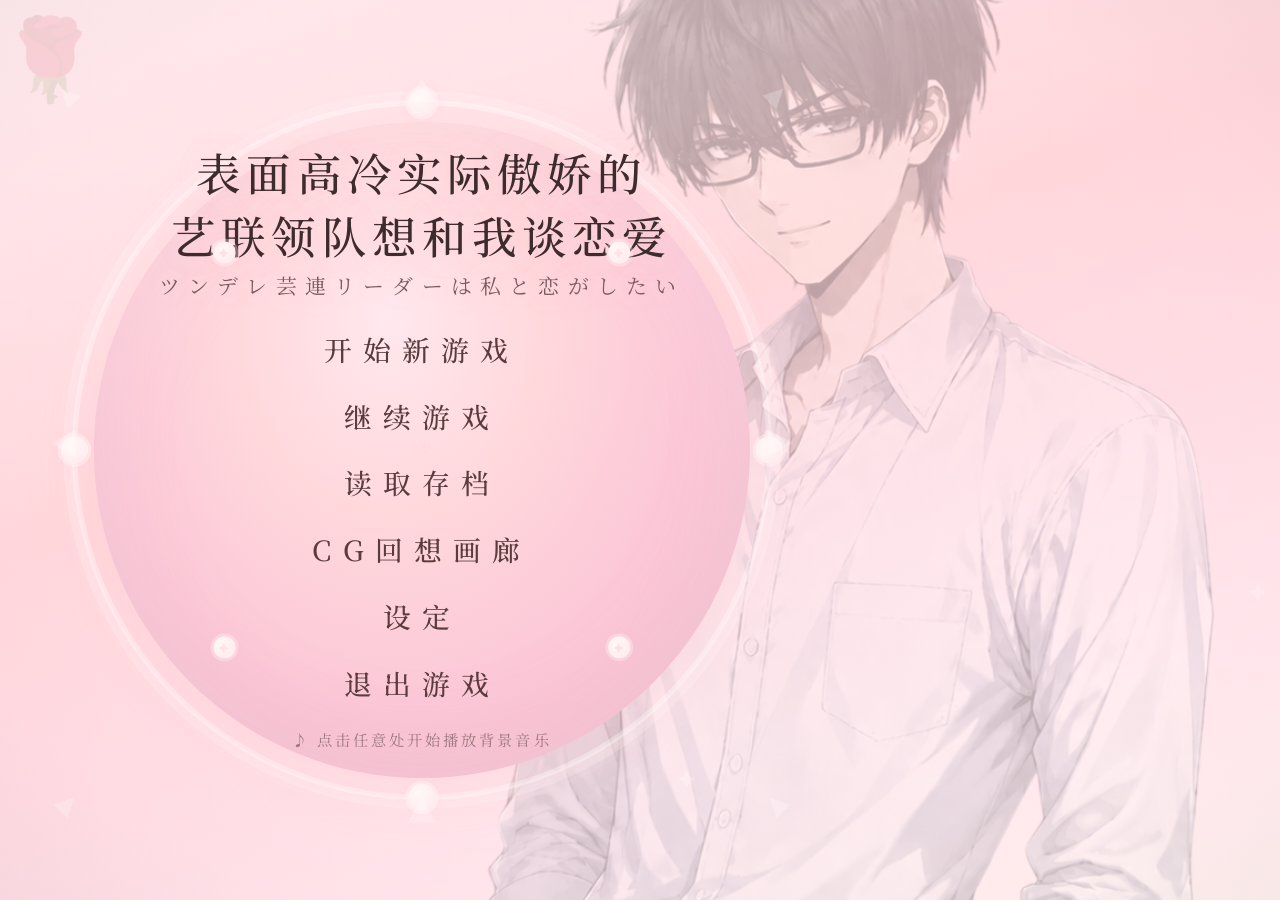
==== index.html @ 7845b3c7 "Initial commit: Japanese school otome game with title screen, dialogue, gallery, settings, audio, sa" ====
﻿<!DOCTYPE html>
<html lang="zh-CN">
<head>
<meta charset="UTF-8">
<meta name="viewport" content="width=device-width, initial-scale=1.0, maximum-scale=1.0, user-scalable=no">
<title>表面高冷实际傲娇的艺联领队想和我谈恋爱</title>
<link href="https://fonts.googleapis.com/css2?family=Noto+Sans+SC:wght@300;400;500;700;900&family=Noto+Serif+SC:wght@400;600;700&family=ZCOOL+QingKe+HuangYou&family=Playfair+Display:ital,wght@0,400;0,700;0,900;1,700&family=Ma+Shan+Zheng&family=Zhi+Mang+Xing&family=Klee+One&display=swap" rel="stylesheet">
<link rel="stylesheet" href="style.css">
</head>
<body>
<!-- ======================== NEW TITLE SCREEN ======================== -->
<div id="title-screen" class="ts-container">
  <!-- Background layers -->
  <div class="ts-bg-pattern"></div>
  <div class="ts-school"></div>
  <div class="ts-vignette"></div>
  <span class="ts-rose-vine">🌹</span>
  <span class="ts-rose-vine">🌹</span>
  <span class="ts-rose-vine">🌹</span>

  <div class="ts-foreground">
    <!-- Character illustration -->
    <div class="ts-char"><img src="初始立绘.png" alt=""></div>

    <!-- Floating petals -->
    <span class="ts-petal">🌸</span>
    <span class="ts-petal">🌸</span>
    <span class="ts-petal">🌸</span>
    <span class="ts-petal">🌸</span>
    <span class="ts-petal">🌸</span>
    <span class="ts-petal">🌸</span>
    <span class="ts-petal">🌸</span>
    <span class="ts-petal">🌸</span>

    <!-- Sparkle particles -->
    <span class="ts-sparkle"></span>
    <span class="ts-sparkle"></span>
    <span class="ts-sparkle"></span>
    <span class="ts-sparkle"></span>
    <span class="ts-sparkle"></span>
    <span class="ts-sparkle"></span>

    <!-- Ornate menu panel -->
    <div class="ts-panel-wrap">
      <div class="ts-panel-outer">
        <!-- Border ornaments (pearls) -->
        <span class="ts-ornament"></span>
        <span class="ts-ornament"></span>
        <span class="ts-ornament"></span>
        <span class="ts-ornament"></span>
        <!-- Diagonal ornaments -->
        <span class="ts-ornament-d"></span>
        <span class="ts-ornament-d"></span>
        <span class="ts-ornament-d"></span>
        <span class="ts-ornament-d"></span>
        <!-- Spire decorations -->
        <span class="ts-spire ts-spire-t"></span>
        <span class="ts-spire ts-spire-b"></span>
        <span class="ts-spire ts-spire-l"></span>
        <span class="ts-spire ts-spire-r"></span>
        <span class="ts-spire ts-spire-tl"></span>
        <span class="ts-spire ts-spire-tr"></span>
        <span class="ts-spire ts-spire-bl"></span>
        <span class="ts-spire ts-spire-br"></span>

        <div class="ts-panel">
          <span class="ts-panel-flower">✿</span>
          <span class="ts-panel-flower">❀</span>
          <span class="ts-panel-flower">✿</span>
          <span class="ts-panel-flower">❀</span>

          <div class="ts-title">
            表面高冷实际傲娇的<br>艺联领队想和我谈恋爱
            <span class="jp-sub">ツンデレ芸連リーダーは私と恋がしたい</span>
          </div>

          <div class="ts-menu">
            <button class="ts-menu-btn ts-pointer" onclick="startNewGame()">开始新游戏</button>
            <button class="ts-menu-btn ts-pointer" onclick="continueGame()">继续游戏</button>
            <button class="ts-menu-btn ts-pointer" onclick="openLoadFromTitle()">读取存档</button>
            <button class="ts-menu-btn ts-pointer" onclick="openGalleryFromTitle()">CG回想画廊</button>
            <button class="ts-menu-btn ts-pointer" onclick="openSettings()">设定</button>
            <button class="ts-menu-btn ts-pointer" onclick="quitGame()">退出游戏</button>
          </div>
          <div class="ts-hint">♪ 点击任意处开始播放背景音乐</div>
        </div>
      </div>
    </div>
  </div>
</div>

<!-- Settings Modal -->
<div id="ts-settings" class="ts-modal hidden">
  <span class="ts-modal-sparkle"></span>
  <span class="ts-modal-sparkle"></span>
  <span class="ts-modal-sparkle"></span>
  <span class="ts-modal-sparkle"></span>
  <div class="ts-modal-box">
    <span class="ts-mf">✿</span>
    <span class="ts-mf">❀</span>
    <span class="ts-mf">✿</span>
    <span class="ts-mf">❀</span>
    <button class="ts-modal-close" onclick="closeSettings()">✕</button>
    <div class="ts-modal-title">设 定</div>

    <!-- Module 1: Text -->
    <div class="ts-module">
      <h3>【 文本设置 】</h3>
      <div class="ts-slider-row">
        <span class="ts-slider-label">文字速度</span>
        <input type="range" class="ts-range" id="ts-text-speed" min="1" max="10" value="5" oninput="applyTextSpeed()">
      </div>
      <div class="ts-slider-row">
        <span class="ts-slider-label">自动速度</span>
        <input type="range" class="ts-range" min="1" max="10" value="5">
      </div>
    </div>

    <!-- Module 2: Audio -->
    <div class="ts-module">
      <h3>【 音量设置 】</h3>
      <div class="ts-slider-row">
        <span class="ts-slider-label">BGM</span>
        <input type="range" class="ts-range" id="ts-bgm" min="0" max="100" value="70" oninput="applyBgmVolume()">
      </div>
      <div class="ts-slider-row">
        <span class="ts-slider-label">音效</span>
        <input type="range" class="ts-range" id="ts-sfx" min="0" max="100" value="70" oninput="applySfxVolume()">
      </div>
      <div class="ts-slider-row">
        <span class="ts-slider-label">语音</span>
        <input type="range" class="ts-range" min="0" max="100" value="80">
      </div>
    </div>

    <!-- Module 3: Display -->
    <div class="ts-module">
      <h3>【 画面设置 】</h3>
      <div class="ts-slider-row">
        <span class="ts-slider-label">亮度</span>
        <input type="range" class="ts-range" id="ts-brightness" min="0" max="100" value="75" oninput="applyBrightness()">
      </div>
    </div>

    <!-- Buttons -->
    <div class="ts-modal-btns">
      <button class="ts-modal-btn ts-modal-btn-primary" onclick="saveSettings()">保存设置</button>
      <button class="ts-modal-btn ts-modal-btn-secondary" onclick="closeSettings()">返回主菜单</button>
    </div>
  </div>
</div>
<!-- ======================== END TITLE SCREEN ======================== -->

<!-- Navbar -->
<nav id="navbar">
  <button id="nav-toggle" onclick="toggleSidebar()">☰</button>
  <span class="nav-title">🎀 表面高冷实际傲娇的艺联领队想和我谈恋爱</span>
</nav>

<!-- Main -->
<div id="main">
  <!-- Sidebar -->
  <aside id="sidebar">
    <h3>🌸 数值面板</h3>
    <div class="stat-item">
      <div class="stat-label"><span>🥥 椰子饭好感度</span><span class="stat-val" id="affection-val">0</span></div>
      <div class="progress-wrap"><div class="progress-bar progress-pink" id="affection-bar" style="width:0%"></div></div>
    </div>
    <div class="stat-item">
      <div class="stat-label"><span>📖 椰子饭了解度</span><span class="stat-val" id="know-val">0</span></div>
      <div class="progress-wrap"><div class="progress-bar progress-light" id="know-bar" style="width:0%"></div></div>
    </div>
    <div class="stat-item">
      <div class="stat-label"><span>😺 猫猫坟互动</span></div>
      <div class="stat-count" id="cat-count">0</div>
    </div>
    <div class="stat-item">
      <div class="stat-label"><span>🏷️ 初见印象</span></div>
      <div class="tag-area" id="tag-area"><span class="tag" style="background:#ccc;color:#999;">待解锁</span></div>
    </div>
    <div class="stat-item" style="margin-top:8px;">
      <div class="stat-label"><span>📌 当前阶段</span></div>
      <div style="font-size:13px;color:var(--text-light);text-align:center;" id="stage-label">初识·玻璃门后的利刃</div>
    </div>
  </aside>

  <div id="sidebar-backdrop" onclick="toggleSidebar()"></div>
  <!-- Game Area -->
  <div id="game-area">
    <div id="scene-area">
      <div id="bg-canvas" style="background-image:url('背景.png')"></div>
      <div id="sprite-box">
        <img id="sprite-img" src="初始立绘.png" alt="椰子饭">
      </div>
      <div id="text-box" onclick="textBoxClick()">
        <div id="speaker-name"></div>
        <div id="text-content">
          <span id="text-display"></span><span id="text-cursor"></span>
        </div>
        <div id="click-hint">▼ 点击继续</div>
      </div>
    </div>
    <div id="options-area">
      <div id="options-container"></div>
      <div id="cat-prompt-area" class="cat-prompt hidden"></div>
    </div>
  </div>
</div>

<!-- Floating Buttons -->
<div id="float-btns">
  <button class="float-btn" onclick="openModal('save')" title="存档">💾</button>
  <button class="float-btn" onclick="openModal('load')" title="读档">📂</button>
  <button class="float-btn" onclick="openModal('review')" title="回顾">📜</button>
  <button class="float-btn" onclick="openModal('gallery')" title="图鉴">🖼️</button>
  <button class="float-btn" onclick="resetGame()" title="重开">🔄</button>
</div>
<button id="sound-toggle" onclick="toggleSound()" title="音效">🔊</button>

<!-- Modals -->
<div class="modal-overlay" id="modal-save"><div class="modal-box">
  <h2>💾 存档</h2>
  <div class="slot-grid" id="save-slots"></div>
  <button class="modal-close" onclick="closeModal('save')">关闭</button>
</div></div>

<div class="modal-overlay" id="modal-load"><div class="modal-box">
  <h2>📂 读档</h2>
  <div class="slot-grid" id="load-slots"></div>
  <button class="modal-close" onclick="closeModal('load')">关闭</button>
</div></div>

<div class="modal-overlay" id="modal-gallery"><div class="modal-box">
  <h2>🖼️ 结局图鉴</h2>
  <div class="gallery-grid" id="gallery-grid"></div>
  <button class="modal-close" onclick="closeModal('gallery')">关闭</button>
</div></div>

<div class="modal-overlay" id="modal-review"><div class="modal-box">
  <h2>📜 回顾记录</h2>
  <div class="review-list" id="review-list"></div>
  <button class="modal-close" onclick="closeModal('review')">关闭</button>
</div></div>

<!-- Toast -->
<div class="toast-overlay hidden" id="toast"><div class="toast-box" id="toast-inner"></div></div>

<!-- Stage Intro -->
<div class="stage-intro hidden" id="stage-intro"><div class="si-box">
  <div class="si-game-title">🎀 表面高冷实际傲娇的艺联领队想和我谈恋爱</div>
  <div class="si-stage" id="si-stage">第 X 阶段</div>
  <div class="si-title" id="si-title">标题</div>
  <button class="si-btn" onclick="startStage()">开始</button>
</div></div>

<script src="script.js"></script>
</body>
</html>
---- style.css ----
:root {
  --pink: #FFB0C2;
  --pink-soft: #FFD9E4;
  --pink-light: #FFEFF3;
  --pink-bg: #FFF8FA;
  --deep-pink: #C26582;
  --deep-pink-hover: #D8849B;
  --text-main: #3D2C2E;
  --text-light: #8A7A7C;
  --shadow: rgba(194,101,130,0.15);
  --shadow-strong: rgba(194,101,130,0.22);
  --radius: 18px;
  --radius-sm: 12px;
  --radius-lg: 28px;
  --font: 'Noto Sans SC', 'PingFang SC', 'Microsoft YaHei', sans-serif;
  --font-serif: 'Noto Serif SC', 'SimSun', serif;

  /* OP start page colors */
  --op-pink: #FFB7C5;
  --op-mint: #B5EAD7;
  --op-cream: #FFF8F5;
  --op-lavender: #D4B5E8;
  --op-apricot: #FCE2C1;
  --op-rose: #F0A0B0;
  --op-rose-light: rgba(240, 160, 176, 0.15);
  --op-text: #5C4A4D;
  --op-text-light: #A08A8E;
  --op-shadow: rgba(180, 140, 150, 0.12);
  --op-glow: rgba(255, 183, 197, 0.3);
  --op-bg-left: #FFF5F2;
  --op-bg-right: #FFFAF7;
}
* { margin:0; padding:0; box-sizing:border-box; }
body {
  font-family: var(--font);
  background: linear-gradient(160deg, #FFF8FA 0%, #FFECE8 30%, #FFF0F2 60%, #FFF8FA 100%);
  color: var(--text-main);
  overflow: hidden; height: 100vh; font-weight:400;
  -webkit-font-smoothing: antialiased;
  -moz-osx-font-smoothing: grayscale;
}
::-webkit-scrollbar { width:6px; }
::-webkit-scrollbar-track { background:var(--pink-light); }
::-webkit-scrollbar-thumb { background:var(--deep-pink); border-radius:10px; }

/* Navbar */
#navbar {
  position:fixed; top:0; left:0; right:0; height:56px;
  background: rgba(255,245,247,0.82); backdrop-filter:blur(16px);
  border-bottom:1px solid rgba(255,181,194,0.25);
  display:flex; align-items:center; justify-content:center;
  z-index:100; box-shadow: 0 2px 20px var(--shadow);
}
#navbar .nav-title {
  font-size:18px; font-weight:700; color:var(--deep-pink);
  letter-spacing:3px; font-family:var(--font-serif);
  white-space:nowrap; overflow:hidden; text-overflow:ellipsis; padding:0 48px;
}
#nav-toggle { display:none; position:absolute; left:12px; top:50%; transform:translateY(-50%);
  background:none; border:none; font-size:24px; color:var(--deep-pink); cursor:pointer; padding:4px; width:40px; height:40px;
  border-radius:50%; transition:background 0.2s; }
#nav-toggle:hover { background:var(--pink-light); }

/* Layout */
#main {
  display:flex; height:100vh; padding-top:56px; padding-bottom:0;
}
/* Sidebar */
#sidebar {
  width:210px; min-width:210px; background:rgba(255,245,247,0.75); backdrop-filter:blur(6px);
  padding:20px 14px; overflow-y:auto; border-right:1px solid rgba(255,181,194,0.2);
  transition:transform 0.3s ease;
}
#sidebar h3 { font-size:16px; color:var(--deep-pink); margin-bottom:16px; text-align:center; letter-spacing:3px; font-weight:700; font-family:var(--font-serif); }
.stat-item { margin-bottom:18px; }
.stat-label { display:flex; justify-content:space-between; font-size:14px; margin-bottom:6px; color:var(--text-main); align-items:center; letter-spacing:0.5px; }
.stat-label .stat-val { color:var(--deep-pink); font-weight:700; font-size:15px; }
.progress-wrap { height:10px; background:var(--pink-light); border-radius:10px; overflow:hidden; box-shadow:inset 0 1px 3px rgba(0,0,0,0.04); }
.progress-bar { height:100%; border-radius:10px; transition:width 0.6s cubic-bezier(.34,1.56,.64,1); }
.progress-pink { background:linear-gradient(90deg, #FFB5C2, var(--deep-pink)); }
.progress-light { background:linear-gradient(90deg, var(--pink-soft), #E8A0B8); }
.stat-count { font-size:34px; font-weight:700; color:var(--deep-pink); text-align:center; line-height:1.2; }
.tag-area { margin-top:10px; text-align:center; }
.tag-area .tag { display:inline-block; background:var(--deep-pink); color:white; font-size:11px;
  padding:3px 12px; border-radius:20px; margin:2px; letter-spacing:0.5px; }

/* Game area */
#game-area {
  flex:1; display:flex; flex-direction:column; position:relative;
  background:var(--pink-bg); overflow:hidden;
}
#scene-area {
  flex:1; position:relative; overflow:hidden;
}
#bg-canvas {
  position:absolute; top:0; left:0; width:100%; height:100%;
  background-size:cover; background-position:center; opacity:0.15; z-index:0;
  transition:opacity 0.8s;
}
#sprite-box {
  position:absolute; top:0; left:0; right:0; bottom:180px; z-index:1;
  display:none; align-items:center; justify-content:center;
}
#sprite-box img {
  height:100%; width:auto; max-height:calc(100vh - 230px);
  object-fit:contain;
  filter:drop-shadow(0 6px 40px rgba(212,105,142,0.12));
  transition:opacity 0.5s;
}
#text-box {
  position:absolute; bottom:16px; left:50%; transform:translateX(-50%); z-index:2;
  width:calc(100% - 32px); max-width:740px;
  background:rgba(255,245,247,0.94); backdrop-filter:blur(14px);
  border-radius:var(--radius-lg);
  padding:24px 28px 20px;
  border:1.5px solid rgba(255,181,194,0.3);
  min-height:200px; max-height:380px; overflow-y:auto;
  box-shadow:0 4px 40px var(--shadow); cursor:pointer;
  transition:border-color 0.2s;
}
#text-box:hover { border-color:rgba(212,105,142,0.25); }
#text-box::before {
  content:''; display:block; width:40px; height:3px;
  background:var(--pink-soft); border-radius:3px;
  margin:0 auto 12px; opacity:0.6;
}
#speaker-name {
  font-size:14px; color:var(--deep-pink); font-weight:700; margin-bottom:6px; letter-spacing:1px;
}
#text-content {
  font-size:16px; line-height:2.0; min-height:60px; word-break:break-word; font-weight:400;
}
#text-cursor {
  display:inline-block; width:2px; height:1.1em; background:var(--deep-pink);
  margin-left:2px; vertical-align:text-bottom;
  animation:blink 0.8s step-end infinite;
}
@keyframes blink { 0%,100% { opacity:1; } 50% { opacity:0; } }
#click-hint {
  text-align:right; font-size:12px; color:var(--deep-pink); margin-top:4px;
  opacity:0.6; cursor:pointer; user-select:none;
}
#click-hint:hover { opacity:1; }

/* Options */
#options-area {
  padding:14px 18px 18px; z-index:2; position:relative;
  background:linear-gradient(0deg, rgba(255,245,247,0.96), transparent);
}
#options-container {
  display:flex; flex-wrap:wrap; gap:12px; justify-content:center; max-width:740px; margin:0 auto;
}
.opt-btn {
  flex:1 1 240px; min-width:180px; max-width:none;
  padding:16px 24px; border:none; border-radius:var(--radius);
  background:linear-gradient(135deg, var(--pink-soft), var(--deep-pink));
  color:white; font-size:15px; font-weight:500; cursor:pointer;
  transition:all 0.3s; box-shadow:0 4px 16px var(--shadow); letter-spacing:1px;
  line-height:1.6;
}
.opt-btn:hover { transform:translateY(-2px) scale(1.02); filter:brightness(1.08); box-shadow:0 6px 24px var(--shadow-strong); }
.opt-btn:active { transform:scale(0.96) translateY(0); }
.opt-btn:disabled { opacity:0.4; cursor:not-allowed; transform:none; filter:none; box-shadow:none; }

/* Floating buttons */
#float-btns {
  position:fixed; right:16px; bottom:90px; z-index:50;
  display:flex; flex-direction:column; gap:10px;
}
.float-btn {
  width:58px; height:58px; border-radius:50%;
  background:rgba(255,248,250,0.75); backdrop-filter:blur(10px);
  border:1.5px solid rgba(194,101,130,0.2);
  color:var(--deep-pink); font-size:26px; cursor:pointer;
  display:flex; align-items:center; justify-content:center;
  transition:all 0.25s; box-shadow:0 3px 16px var(--shadow);
}
.float-btn:hover { transform:scale(1.12); background:var(--deep-pink); color:white; border-color:var(--deep-pink); box-shadow:0 4px 20px var(--shadow-strong); }

/* Modals */
.modal-overlay {
  display:none; position:fixed; top:0; left:0; right:0; bottom:0;
  background:rgba(61,44,46,0.3); z-index:200;
  align-items:center; justify-content:center;
}
.modal-overlay.show { display:flex; }
.modal-box {
  background:var(--pink-bg); border-radius:var(--radius-lg);
  padding:32px 28px; max-width:520px; width:90%; max-height:80vh; overflow-y:auto;
  box-shadow:0 16px 56px var(--shadow-strong);
  border:1px solid rgba(194,101,130,0.15);
}
.modal-box h2 { font-size:20px; color:var(--deep-pink); text-align:center; margin-bottom:18px; letter-spacing:2px; font-family:var(--font-serif); }
.modal-close {
  display:block; margin:20px auto 0; padding:10px 28px;
  border:none; border-radius:var(--radius); background:var(--deep-pink); color:white;
  font-size:14px; font-weight:600; cursor:pointer; transition:all 0.2s;
}
.modal-close:hover { filter:brightness(1.1); transform:translateY(-1px); box-shadow:0 4px 12px var(--shadow); }

/* Save slots */
.slot-grid { display:grid; grid-template-columns:1fr 1fr; gap:10px; }
.slot-card {
  background:var(--pink-light); border-radius:var(--radius-sm);
  padding:14px; text-align:center; cursor:pointer;
  border:1.5px solid transparent; transition:all 0.2s;
}
.slot-card:hover { border-color:var(--deep-pink); transform:translateY(-1px); box-shadow:0 4px 12px var(--shadow); }
.slot-card .slot-num { font-size:13px; color:var(--deep-pink); font-weight:700; }
.slot-card .slot-info { font-size:11px; color:var(--text-light); margin-top:4px; line-height:1.5; }
.slot-card .slot-empty { font-size:12px; color:#bbb; }
.slot-card.slot-active { border-color:var(--deep-pink); background:rgba(212,105,142,0.06); }

/* Gallery */
.gallery-grid { display:grid; grid-template-columns:1fr 1fr; gap:12px; }
.gal-card {
  background:var(--pink-light); border-radius:var(--radius-sm); padding:16px;
  text-align:center; border:1.5px solid transparent; min-height:110px;
  display:flex; flex-direction:column; align-items:center; justify-content:center;
  transition:all 0.2s;
}
.gal-card.unlocked { border-color:var(--deep-pink); }
.gal-card.locked { opacity:0.5; filter:grayscale(0.8); }
.gal-card .gal-icon { font-size:52px; margin-bottom:10px; }
.gal-card .gal-title { font-size:14px; font-weight:700; color:var(--deep-pink); line-height:1.3; }
.gal-card .gal-desc { font-size:11px; color:var(--text-light); margin-top:6px; }
.gal-card .gal-locked { font-size:13px; color:#bbb; }

/* Review */
.review-list { max-height:50vh; overflow-y:auto; }
.review-item { padding:10px 0; border-bottom:1px solid rgba(255,181,194,0.2); font-size:13px; color:var(--text-main); line-height:1.6; }
.review-item .r-speaker { color:var(--deep-pink); font-weight:600; }

/* Toast */
.toast-overlay {
  position:fixed; top:0; left:0; right:0; bottom:0; z-index:1001;
  display:flex; align-items:center; justify-content:center;
  background:rgba(0,0,0,0.12); pointer-events:none;
}
.toast-box {
  background:linear-gradient(135deg, var(--pink-bg), var(--pink-soft));
  border-radius:var(--radius-lg); padding:22px 30px; max-width:340px;
  text-align:center; box-shadow:0 8px 36px var(--shadow-strong);
  animation:toastPop 0.35s cubic-bezier(.34,1.56,.64,1);
  pointer-events:auto;
}
.toast-box h4 { color:var(--deep-pink); margin-bottom:8px; font-size:18px; letter-spacing:2px; font-family:var(--font-serif); }
.toast-box p { color:var(--text-main); font-size:14px; line-height:1.8; }
@keyframes toastPop { 0% { transform:scale(0.6); opacity:0; } 100% { transform:scale(1); opacity:1; } }

/* Ending */
.ending-wrap {
  display:flex; flex-direction:column; align-items:center; justify-content:center;
  padding:28px 20px; min-height:60vh; text-align:center;
}
.ending-meaning {
  font-size:14px; color:var(--deep-pink); font-weight:700;
  background:var(--pink-light); padding:8px 20px;
  border-radius:var(--radius); margin-bottom:16px;
  letter-spacing:1px; border:1px solid rgba(212,105,142,0.15);
}
.ending-illust {
  width:200px; height:200px; border-radius:50%;
  background:linear-gradient(135deg, var(--pink-soft), var(--deep-pink));
  display:flex; align-items:center; justify-content:center;
  font-size:80px; margin-bottom:16px;
  box-shadow:0 8px 48px var(--shadow-strong);
}
.ending-title { font-size:26px; color:var(--deep-pink); font-weight:700; margin-bottom:10px; letter-spacing:3px; font-family:var(--font-serif); }
.ending-text { font-size:15px; line-height:2.1; color:var(--text-main); max-width:520px; margin-bottom:16px; }
.ending-stats { font-size:13px; color:var(--text-light); background:var(--pink-light); padding:14px 22px;
  border-radius:var(--radius-sm); margin-bottom:18px; line-height:1.9; border:1px solid rgba(255,181,194,0.15); }
.ending-btns { display:flex; gap:12px; flex-wrap:wrap; justify-content:center; }
.ending-btns button { padding:11px 28px; border:none; border-radius:var(--radius); font-size:14px; font-weight:600; cursor:pointer;
  transition:all 0.2s; letter-spacing:0.5px; }
.ending-btns .btn-primary { background:var(--deep-pink); color:white; box-shadow:0 3px 12px var(--shadow); }
.ending-btns .btn-secondary { background:var(--pink-soft); color:var(--deep-pink); }
.ending-btns button:hover { transform:translateY(-2px); filter:brightness(1.08); }

/* Stage intro */
.stage-intro {
  position:fixed; top:0; left:0; right:0; bottom:0; z-index:150;
  display:flex; align-items:center; justify-content:center;
  background:rgba(255,245,247,0.93); backdrop-filter:blur(16px);
  animation:fadeIn 0.35s;
}
.stage-intro .si-box { text-align:center; padding:20px; }
.stage-intro .si-game-title { font-size:13px; color:var(--deep-pink); margin-bottom:8px; letter-spacing:2px; opacity:0.6; }
.stage-intro .si-stage { font-size:14px; color:var(--deep-pink); margin-bottom:8px; letter-spacing:3px; font-weight:600; }
.stage-intro .si-title { font-size:32px; color:var(--text-main); font-weight:700; letter-spacing:4px; line-height:1.35; font-family:var(--font-serif); }
.stage-intro .si-btn { margin-top:24px; padding:12px 36px; border:none; border-radius:var(--radius);
  background:var(--deep-pink); color:white; font-size:15px; font-weight:600; cursor:pointer; transition:all 0.25s;
  box-shadow:0 4px 16px var(--shadow); }
.stage-intro .si-btn:hover { transform:translateY(-2px); filter:brightness(1.1); box-shadow:0 6px 24px var(--shadow-strong); }
@keyframes fadeIn { 0% { opacity:0; } 100% { opacity:1; } }

/* Cat prompt */
.cat-prompt {
  text-align:center; padding:14px 0; margin-top:6px;
}
.cat-prompt p { font-size:14px; color:var(--text-light); margin-bottom:10px; }
.cat-btn {
  padding:10px 24px; border:1.5px solid var(--deep-pink); border-radius:var(--radius);
  background:var(--pink-bg); color:var(--deep-pink); font-size:13px; font-weight:600; cursor:pointer;
  transition:all 0.2s; margin:4px; letter-spacing:0.5px;
}
.cat-btn:hover { background:var(--deep-pink); color:white; transform:translateY(-1px); box-shadow:0 4px 12px var(--shadow); }

/* Sound toggle */
#sound-toggle {
  position:fixed; right:16px; bottom:148px; z-index:50;
  width:58px; height:58px; border-radius:50%;
  background:rgba(255,248,250,0.75); backdrop-filter:blur(10px);
  border:1.5px solid rgba(194,101,130,0.2);
  color:var(--deep-pink); font-size:26px; cursor:pointer;
  display:flex; align-items:center; justify-content:center;
  transition:all 0.25s; box-shadow:0 3px 16px var(--shadow);
}
#sound-toggle:hover { transform:scale(1.12); background:var(--deep-pink); color:white; border-color:var(--deep-pink); box-shadow:0 4px 20px var(--shadow-strong); }

/* Responsive */
#sidebar-backdrop { display:none; }
@media(max-width:768px) {
  #sidebar { position:fixed; left:0; top:56px; bottom:0; z-index:40;
    transform:translateX(-100%); width:200px; background:rgba(255,245,247,0.95); backdrop-filter:blur(8px);
    box-shadow:2px 0 24px var(--shadow); border-right:1px solid rgba(255,181,194,0.2);
  }
  #sidebar.open { transform:translateX(0); }
  #sidebar-backdrop.show { display:block; position:fixed; top:56px; left:0; right:0; bottom:0; z-index:39; background:rgba(61,44,46,0.15); }
  #nav-toggle { display:block; }
  #navbar .nav-title { font-size:14px; padding:0 40px; }
  #sprite-box { bottom:140px; }
  #sprite-box img { max-height:calc(100vh - 190px); }
  #text-box { padding:16px 20px 14px; min-height:140px; max-height:260px; }
  #text-content { font-size:14px; line-height:1.8; }
  .opt-btn { flex:1 1 100%; min-width:0; padding:13px 18px; font-size:13px; }
  #float-btns { right:10px; bottom:80px; }
  #float-btns .float-btn, #sound-toggle { width:50px; height:50px; font-size:22px; }
  #sound-toggle { right:10px; bottom:130px; }
  .modal-box { padding:24px 18px; }
  .slot-grid { grid-template-columns:1fr; }
  .gallery-grid { grid-template-columns:1fr; }
}
@media(max-width:480px) {
  #navbar .nav-title { font-size:12px; }
  #text-content { font-size:13px; }
  #text-box { min-height:120px; max-height:220px; padding:14px 16px; }
}
.hidden { display:none !important; }

/* ======================== NEW TITLE SCREEN ======================== */
/* Layout */
#title-screen.ts-container {
  position:fixed; top:0; left:0; right:0; bottom:0; z-index:999;
  overflow:hidden; cursor:default;
  background:linear-gradient(160deg, #FFF0F2 0%, #FFE4E8 20%, #FFD8DC 40%, #FFDDE5 60%, #FFE8EE 80%, #FFF5F2 100%);
  font-family:'Playfair Display','Noto Serif SC','Ma Shan Zheng',serif;
}
#title-screen * { pointer-events:none; }
#title-screen .ts-pointer { pointer-events:auto; cursor:pointer; }

/* Background pattern */
.ts-bg-pattern {
  position:absolute; top:0; left:0; right:0; bottom:0; z-index:0;
  background-image:url("data:image/svg+xml,%3Csvg width='60' height='60' viewBox='0 0 60 60' xmlns='http://www.w3.org/2000/svg'%3E%3Cpath d='M30 5 Q35 15 30 25 Q25 15 30 5z' fill='rgba(255,183,197,0.03)'/%3E%3C/svg%3E");
  background-size:60px 60px;
}

/* School building silhouette */
.ts-school {
  position:absolute; bottom:0; left:50%; transform:translateX(-50%); z-index:1;
  width:70%; height:75%; opacity:0.04; pointer-events:none;
  background:radial-gradient(ellipse at 50% 100%, rgba(255,200,210,0.08) 0%, transparent 60%),
    linear-gradient(180deg, transparent 40%, rgba(255,255,255,0.05) 40%, rgba(255,255,255,0.04) 45%, transparent 45%);
  filter:blur(3px);
}
.ts-school::before {
  content:''; position:absolute; bottom:0; left:15%; right:15%; height:60%;
  background:linear-gradient(180deg, transparent 30%, rgba(255,255,255,0.12) 30%);
  clip-path:polygon(5% 100%, 0 30%, 30% 10%, 50% 25%, 70% 10%, 100% 30%, 95% 100%);
  mask-image:repeating-linear-gradient(90deg, #000 0 2px, transparent 2px 18px);
  -webkit-mask-image:repeating-linear-gradient(90deg, #000 0 2px, transparent 2px 18px);
}
.ts-school::after {
  content:''; position:absolute; bottom:0; left:38%; right:38%; height:70%;
  background:linear-gradient(180deg, transparent 8%, rgba(255,255,255,0.08) 8%, rgba(255,255,255,0.08) 30%, transparent 30%);
  clip-path:polygon(30% 100%, 50% 0, 70% 100%);
}

/* Vignette */
.ts-vignette {
  position:absolute; top:0; left:0; right:0; bottom:0; z-index:2;
  background:radial-gradient(ellipse at center, transparent 55%, rgba(255,200,210,0.12) 80%, rgba(220,180,190,0.2) 100%);
  pointer-events:none;
}

/* Rose vine decorations */
.ts-rose-vine {
  position:absolute; z-index:1; pointer-events:none; opacity:0.035;
  font-size:80px; color:var(--deep-pink);
}
.ts-rose-vine:nth-child(1) { bottom:8%; left:2%; transform:rotate(-15deg); }
.ts-rose-vine:nth-child(2) { top:15%; right:3%; transform:rotate(120deg); }
.ts-rose-vine:nth-child(3) { bottom:20%; right:8%; transform:rotate(60deg); }

/* Character illustration */
.ts-char {
  position:absolute; right:0%; bottom:0; height:95%; z-index:3;
  display:flex; align-items:flex-end; pointer-events:none;
  opacity:0.25; filter:saturate(0.6) brightness(1.1);
  animation:tsFloat 4s ease-in-out infinite;
}
@keyframes tsFloat { 0%,100%{transform:translateY(0)} 50%{transform:translateY(-12px)} }
.ts-char img { height:100%; width:auto; object-fit:contain; }

.ts-foreground {
  position:absolute; inset:0; z-index:2;
  transform:translateX(10%) scale(1.39);
  pointer-events:none;
}

/* Floating cherry blossom petals */
.ts-petal {
  position:absolute; z-index:4; pointer-events:none;
  font-size:20px; opacity:0; color:rgba(255,183,197,0.2);
  animation:tsPetalFall linear infinite;
}
.ts-petal:nth-child(1) { left:3%; font-size:22px; animation-delay:0s; animation-duration:14s; }
.ts-petal:nth-child(2) { left:15%; font-size:16px; animation-delay:3s; animation-duration:11s; }
.ts-petal:nth-child(3) { left:28%; font-size:20px; animation-delay:6s; animation-duration:16s; }
.ts-petal:nth-child(4) { left:42%; font-size:14px; animation-delay:2s; animation-duration:13s; }
.ts-petal:nth-child(5) { left:58%; font-size:18px; animation-delay:5s; animation-duration:15s; }
.ts-petal:nth-child(6) { left:72%; font-size:22px; animation-delay:8s; animation-duration:12s; }
.ts-petal:nth-child(7) { left:85%; font-size:16px; animation-delay:4s; animation-duration:17s; }
.ts-petal:nth-child(8) { left:95%; font-size:20px; animation-delay:7s; animation-duration:14s; }

@keyframes tsPetalFall {
  0% { transform:translateY(-6vh) rotate(0deg) scale(0.8); opacity:0; }
  8% { opacity:0.12; }
  90% { opacity:0.1; }
  100% { transform:translateY(106vh) rotate(420deg) scale(1.1); opacity:0; }
}

/* Sparkle particles */
.ts-sparkle {
  position:absolute; z-index:4; pointer-events:none;
  animation:tsSparkle ease-in-out infinite;
}
.ts-sparkle::before { content:'✦'; font-size:12px; color:rgba(255,255,255,0.25); }
.ts-sparkle:nth-child(9) { top:12%; right:15%; animation-delay:0s; animation-duration:3s; }
.ts-sparkle:nth-child(10) { top:35%; right:8%; animation-delay:1.5s; animation-duration:4s; }
.ts-sparkle:nth-child(11) { top:60%; right:22%; animation-delay:3s; animation-duration:3.5s; }
.ts-sparkle:nth-child(12) { top:25%; left:60%; animation-delay:2s; animation-duration:4.5s; }
.ts-sparkle:nth-child(13) { top:75%; left:45%; animation-delay:4s; animation-duration:3s; }
.ts-sparkle:nth-child(14) { top:50%; left:80%; animation-delay:0.8s; animation-duration:4s; }

@keyframes tsSparkle {
  0%,100% { opacity:0; transform:scale(0.5) rotate(0deg); }
  25% { opacity:0.35; }
  50% { opacity:0; transform:scale(1.4) rotate(30deg); }
}

/* ── Ornate Circular Menu Panel ── */
.ts-panel-wrap {
  position:absolute; left:11%; top:50%; z-index:5;
  transform:translateY(-50%);
  pointer-events:none;
}

/* Outer decorative ring */
.ts-panel-outer {
  width:500px; height:500px; border-radius:50%;
  background:transparent;
  box-shadow:
    0 0 0 2px rgba(255,255,255,0.35),
    0 0 0 6px rgba(255,220,225,0.15),
    0 0 0 8px rgba(255,255,255,0.2),
    0 0 0 12px rgba(255,220,225,0.08),
    inset 0 0 0 2px rgba(255,255,255,0.35);
  position:relative;
  pointer-events:none;
}

/* Main panel */
.ts-panel {
  position:absolute; top:14px; left:14px; right:14px; bottom:14px;
  border-radius:50%;
  background:radial-gradient(ellipse at 45% 30%, #FFE8EE 0%, #FFD8DC 30%, #FCC8D8 60%, #F5C0D0 100%);
  box-shadow:
    inset 0 -20px 60px rgba(200,140,160,0.15),
    inset 0 20px 60px rgba(255,240,245,0.3),
    0 8px 40px rgba(255,183,197,0.2);
  display:flex; flex-direction:column; align-items:center; justify-content:center;
  padding:40px 20px;
  pointer-events:none;
}

/* Decorative border ornaments (pearls/flowers around circle) */
.ts-ornament {
  position:absolute; z-index:6; width:20px; height:20px;
  border-radius:50%;
  background:radial-gradient(circle at 35% 35%, #FFF8F5, #FFE8EE);
  box-shadow:0 0 8px rgba(255,200,210,0.3), 0 0 0 2px rgba(255,255,255,0.4);
  pointer-events:none;
  animation:tsOrnament 3s ease-in-out infinite;
}
.ts-ornament:nth-child(1) { top:-10px; left:50%; margin-left:-10px; }
.ts-ornament:nth-child(2) { top:50%; right:-10px; margin-top:-10px; animation-delay:0.5s; }
.ts-ornament:nth-child(3) { bottom:-10px; left:50%; margin-left:-10px; animation-delay:1s; }
.ts-ornament:nth-child(4) { top:50%; left:-10px; margin-top:-10px; animation-delay:1.5s; }

/* Diagonal ornaments */
.ts-ornament-d {
  position:absolute; z-index:6; width:16px; height:16px;
  border-radius:50%;
  background:radial-gradient(circle at 35% 35%, #FFF8F5, #FFE8EE);
  box-shadow:0 0 6px rgba(255,200,210,0.2), 0 0 0 2px rgba(255,255,255,0.3);
  pointer-events:none;
  animation:tsOrnament 3s ease-in-out infinite;
}
.ts-ornament-d::after {
  content:'✦'; position:absolute; top:50%; left:50%; transform:translate(-50%,-50%);
  font-size:7px; color:rgba(255,183,197,0.3);
}
.ts-ornament-d:nth-child(5) { top:20%; right:20%; animation-delay:0.3s; }
.ts-ornament-d:nth-child(6) { top:20%; left:20%; animation-delay:0.8s; }
.ts-ornament-d:nth-child(7) { bottom:20%; right:20%; animation-delay:1.3s; }
.ts-ornament-d:nth-child(8) { bottom:20%; left:20%; animation-delay:1.8s; }

/* Spire decorations */
.ts-spire {
  position:absolute; z-index:7; pointer-events:none;
}
.ts-spire::before {
  content:''; display:block;
  width:0; height:0;
  border-left:10px solid transparent;
  border-right:10px solid transparent;
  border-bottom:18px solid rgba(255,255,255,0.25);
}
.ts-spire-t { top:-18px; left:50%; margin-left:-10px; }
.ts-spire-b { bottom:-18px; left:50%; margin-left:-10px; }
.ts-spire-l { top:50%; left:-18px; margin-top:-14px; transform:rotate(-90deg); }
.ts-spire-r { top:50%; right:-18px; margin-top:-14px; transform:rotate(90deg); }
/* Corner spires (smaller) */
.ts-spire-tl { top:-12px; left:-12px; transform:rotate(-45deg); }
.ts-spire-tl::before { border-left-width:7px; border-right-width:7px; border-bottom-width:14px; }
.ts-spire-tr { top:-12px; right:-12px; transform:rotate(45deg); }
.ts-spire-tr::before { border-left-width:7px; border-right-width:7px; border-bottom-width:14px; }
.ts-spire-bl { bottom:-12px; left:-12px; transform:rotate(45deg); }
.ts-spire-bl::before { border-left-width:7px; border-right-width:7px; border-bottom-width:14px; }
.ts-spire-br { bottom:-12px; right:-12px; transform:rotate(-45deg); }
.ts-spire-br::before { border-left-width:7px; border-right-width:7px; border-bottom-width:14px; }

@keyframes tsOrnament {
  0%,100% { transform:scale(1); opacity:0.6; }
  50% { transform:scale(1.25); opacity:1; box-shadow:0 0 14px rgba(255,200,210,0.4), 0 0 0 3px rgba(255,255,255,0.5); }
}

/* ── Panel Inner Content ── */
/* Small decorative flowers around content */
.ts-panel-flower {
  position:absolute; pointer-events:none;
  font-size:14px; color:rgba(255,220,225,0.2);
  animation:tsFlower 4s ease-in-out infinite;
}
.ts-panel-flower:nth-child(9) { top:20px; left:40px; animation-delay:0s; }
.ts-panel-flower:nth-child(10) { top:20px; right:40px; animation-delay:1s; }
.ts-panel-flower:nth-child(11) { bottom:20px; left:40px; animation-delay:2s; }
.ts-panel-flower:nth-child(12) { bottom:20px; right:40px; animation-delay:3s; }
@keyframes tsFlower {
  0%,100% { opacity:0.15; transform:rotate(0deg); }
  50% { opacity:0.3; transform:rotate(15deg); }
}

/* Title */
.ts-title {
  font-family:'Noto Serif SC','Ma Shan Zheng',serif;
  font-size:32px; font-weight:500; text-align:center;
  color:#3D2C2E; letter-spacing:4px; line-height:1.4;
  text-shadow:
    0 0 20px rgba(255,183,197,0.25),
    0 0 40px rgba(255,183,197,0.1);
  margin-bottom:16px; margin-top:-6px;
  pointer-events:none;
  animation:tsTitleFloat 4.5s ease-in-out infinite;
}
@keyframes tsTitleFloat { 0%,100%{transform:translateY(0)} 50%{transform:translateY(-6px)} }
.ts-title .jp-sub {
  display:block; font-family:'Noto Serif SC','Ma Shan Zheng',serif;
  font-size:15px; color:#7A5A5E; letter-spacing:6px;
  margin-top:4px; font-weight:400;
}

/* Menu buttons */
.ts-menu {
  display:flex; flex-direction:column; align-items:center; gap:8px;
  pointer-events:none;
}
.ts-hint { margin-top:12px; font-size:11px; color:rgba(90,60,62,0.55); letter-spacing:2px; pointer-events:none; animation:tsHintPulse 3s ease-in-out infinite; white-space:nowrap; }
@keyframes tsHintPulse { 0%,100%{opacity:0.55;transform:translateY(0)} 50%{opacity:0.85;transform:translateY(-1px)} }
.ts-menu-btn {
  pointer-events:auto; cursor:pointer;
  font-family:'Noto Serif SC','Ma Shan Zheng',serif;
  font-size:20px; font-weight:500; letter-spacing:8px;
  color:#5A3C3E; line-height:1;
  background:none; border:none; padding:10px 32px;
  text-shadow:none;
  transition:all 0.35s ease; position:relative;
}
.ts-menu-btn::before, .ts-menu-btn::after {
  content:'❀'; position:absolute; top:50%; transform:translateY(-50%);
  font-size:8px; color:rgba(255,220,225,0.15); opacity:0;
  transition:all 0.35s ease;
}
.ts-menu-btn::before { left:-4px; }
.ts-menu-btn::after { right:-4px; }
.ts-menu-btn:hover {
  color:#C26582; letter-spacing:10px;
  text-shadow:0 0 20px rgba(255,183,197,0.2);
}
.ts-menu-btn:hover::before, .ts-menu-btn:hover::after {
  opacity:0.5; left:-16px;
}
.ts-menu-btn:hover::after { left:auto; right:-16px; }

/* ── Settings Modal ── */
.ts-modal {
  position:fixed; top:0; left:0; right:0; bottom:0; z-index:1000;
  display:flex; align-items:center; justify-content:center;
  background:rgba(255,245,247,0.5); backdrop-filter:blur(8px);
  pointer-events:auto;
}
.ts-modal.hidden { display:none; }

.ts-modal-box {
  position:relative; width:520px; max-width:92vw;
  background:linear-gradient(160deg, #FFF5F2, #FFE8EE);
  border-radius:24px; padding:32px 36px 28px;
  box-shadow:
    0 0 0 2px rgba(255,255,255,0.5),
    0 0 0 5px rgba(255,220,225,0.15),
    0 0 0 7px rgba(255,255,255,0.2),
    0 8px 50px rgba(255,183,197,0.15);
  pointer-events:auto;
}
.ts-modal-box::before {
  content:''; position:absolute; inset:8px; border-radius:18px;
  border:1px solid rgba(255,220,225,0.15);
  pointer-events:none;
}
/* Decorative flowers on modal */
.ts-modal-box > .ts-mf {
  position:absolute; font-size:12px; color:rgba(255,220,225,0.15);
  pointer-events:none;
}
.ts-modal-box > .ts-mf:nth-child(1) { top:4px; left:10px; }
.ts-modal-box > .ts-mf:nth-child(2) { top:4px; right:10px; }
.ts-modal-box > .ts-mf:nth-child(3) { bottom:4px; left:10px; }
.ts-modal-box > .ts-mf:nth-child(4) { bottom:4px; right:10px; }

/* Modal sparkle particles */
.ts-modal-sparkle {
  position:absolute; pointer-events:none; z-index:1001;
  animation:tsSparkle 3s ease-in-out infinite;
}
.ts-modal-sparkle::before { content:'✦'; font-size:10px; color:rgba(255,255,255,0.2); }
.ts-modal-sparkle:nth-child(1) { top:-20px; left:30%; animation-delay:0s; }
.ts-modal-sparkle:nth-child(2) { bottom:-20px; right:25%; animation-delay:1.5s; }
.ts-modal-sparkle:nth-child(3) { top:50%; left:-20px; animation-delay:0.8s; }
.ts-modal-sparkle:nth-child(4) { top:30%; right:-20px; animation-delay:2.2s; }

.ts-modal-close {
  position:absolute; top:-14px; right:-14px; z-index:1002;
  width:36px; height:36px; border-radius:50%;
  background:radial-gradient(circle at 35% 35%, #FFF8F5, #FFD8DC);
  border:2px solid rgba(255,255,255,0.6);
  box-shadow:0 2px 16px rgba(255,183,197,0.2);
  display:flex; align-items:center; justify-content:center;
  cursor:pointer; font-size:18px; color:rgba(200,140,160,0.4);
  transition:all 0.3s; font-family:serif;
  pointer-events:auto;
}
.ts-modal-close:hover { transform:scale(1.1) rotate(90deg); background:#FFF8F5; color:var(--deep-pink); }

.ts-modal-title {
  font-family:'Noto Serif SC','Playfair Display',serif;
  font-size:20px; font-weight:400; text-align:center;
  color:#5A3C3E; letter-spacing:10px;
  margin-bottom:20px; padding-bottom:12px;
  border-bottom:1px solid rgba(255,220,225,0.12);
}

/* Modules */
.ts-module {
  margin-bottom:18px;
}
.ts-module:last-of-type { margin-bottom:22px; }

.ts-module h3 {
  font-family:'Noto Serif SC','Ma Shan Zheng',serif;
  font-size:14px; font-weight:500; color:#7A5A5E;
  letter-spacing:6px; margin-bottom:12px;
  padding-left:4px;
}

.ts-slider-row {
  display:flex; align-items:center; gap:10px;
  margin-bottom:8px; padding:2px 0;
}
.ts-slider-row:last-child { margin-bottom:0; }

.ts-slider-label {
  font-family:'Noto Serif SC',serif;
  font-size:13px; color:#6A4A4E;
  letter-spacing:2px; min-width:60px; flex-shrink:0; font-weight:500;
}

/* Custom range slider */
input[type="range"].ts-range {
  -webkit-appearance:none; appearance:none;
  flex:1; height:4px;
  background:linear-gradient(90deg, rgba(255,220,225,0.15), rgba(255,183,197,0.25));
  border-radius:4px; outline:none; cursor:pointer;
  pointer-events:auto;
}
input[type="range"].ts-range::-webkit-slider-thumb {
  -webkit-appearance:none; appearance:none;
  width:16px; height:16px; border-radius:50%;
  background:radial-gradient(circle at 35% 35%, #FFF8F5, #FFD8DC);
  box-shadow:0 0 6px rgba(255,183,197,0.15), 0 0 0 2px rgba(255,255,255,0.4);
  cursor:pointer; transition:all 0.2s;
}
input[type="range"].ts-range::-webkit-slider-thumb:hover {
  transform:scale(1.15);
  box-shadow:0 0 12px rgba(255,183,197,0.25), 0 0 0 3px rgba(255,255,255,0.5);
}
input[type="range"].ts-range::-moz-range-thumb {
  width:16px; height:16px; border-radius:50%; border:none;
  background:radial-gradient(circle at 35% 35%, #FFF8F5, #FFD8DC);
  box-shadow:0 0 6px rgba(255,183,197,0.15), 0 0 0 2px rgba(255,255,255,0.4);
  cursor:pointer;
}
input[type="range"].ts-range::-moz-range-track {
  height:4px; background:linear-gradient(90deg, rgba(255,220,225,0.15), rgba(255,183,197,0.25));
  border-radius:4px;
}

/* Modal buttons */
.ts-modal-btns {
  display:flex; gap:12px; justify-content:center;
  padding-top:16px; border-top:1px solid rgba(255,220,225,0.1);
}
.ts-modal-btn {
  padding:10px 32px; border-radius:30px; cursor:pointer;
  font-family:'Noto Serif SC','PingFang SC',sans-serif;
  font-size:13px; font-weight:400; letter-spacing:4px;
  transition:all 0.35s;
  pointer-events:auto;
}
.ts-modal-btn-primary {
  background:linear-gradient(135deg, #FFD8DC, #FCC0D0);
  border:1px solid rgba(255,255,255,0.4);
  color:#FFF8F5; text-shadow:0 1px 4px rgba(200,130,150,0.1);
  box-shadow:0 2px 12px rgba(255,183,197,0.12);
}
.ts-modal-btn-primary:hover {
  transform:translateY(-2px);
  box-shadow:0 4px 20px rgba(255,183,197,0.2);
  background:linear-gradient(135deg, #FFE0E4, #FCC8D8);
}
.ts-modal-btn-secondary {
  background:transparent;
  border:1px solid rgba(255,220,225,0.2);
  color:rgba(200,150,160,0.2); letter-spacing:3px;
}
.ts-modal-btn-secondary:hover {
  border-color:rgba(255,220,225,0.35);
  color:rgba(200,150,160,0.35);
}

/* Responsive */
@media(max-width:1100px) {
  .ts-panel-outer { width:420px; height:420px; }
  .ts-panel { top:12px; left:12px; right:12px; bottom:12px; padding:30px 16px; }
  .ts-title { font-size:26px; letter-spacing:3px; }
  .ts-title .jp-sub { font-size:13px; letter-spacing:4px; }
  .ts-menu-btn { font-size:17px; padding:7px 24px; }
}
@media(max-width:800px) {
  .ts-panel-wrap { left:50%; transform:translate(-50%,-50%); }
  .ts-panel-outer { width:360px; height:360px; }
  .ts-panel { top:10px; left:10px; right:10px; bottom:10px; padding:24px 12px; }
  .ts-title { font-size:22px; letter-spacing:2px; }
  .ts-title .jp-sub { font-size:12px; letter-spacing:4px; }
  .ts-menu-btn { font-size:15px; padding:6px 20px; letter-spacing:6px; }
  .ts-menu { gap:5px; }
  .ts-char { display:none; }
  .ts-school { width:90%; }
  .ts-modal-box { width:400px; padding:24px 20px 22px; }
}
@media(max-width:500px) {
  .ts-panel-outer { width:290px; height:290px; }
  .ts-panel { top:8px; left:8px; right:8px; bottom:8px; padding:16px 10px; }
  .ts-title { font-size:18px; letter-spacing:1px; margin-bottom:10px; }
  .ts-title .jp-sub { font-size:11px; letter-spacing:3px; }
  .ts-menu-btn { font-size:13px; padding:5px 16px; letter-spacing:4px; }
  .ts-menu { gap:3px; }
  .ts-panel-outer > .ts-ornament:nth-child(5) { width:12px; height:12px; }
  .ts-spire::before { border-left-width:6px; border-right-width:6px; border-bottom-width:12px; }
  .ts-modal-box { width:300px; padding:18px 14px 16px; border-radius:18px; }
  .ts-modal-title { font-size:16px; }
  .ts-slider-row { flex-wrap:wrap; }
  .ts-modal-btn { padding:8px 20px; font-size:12px; }
}
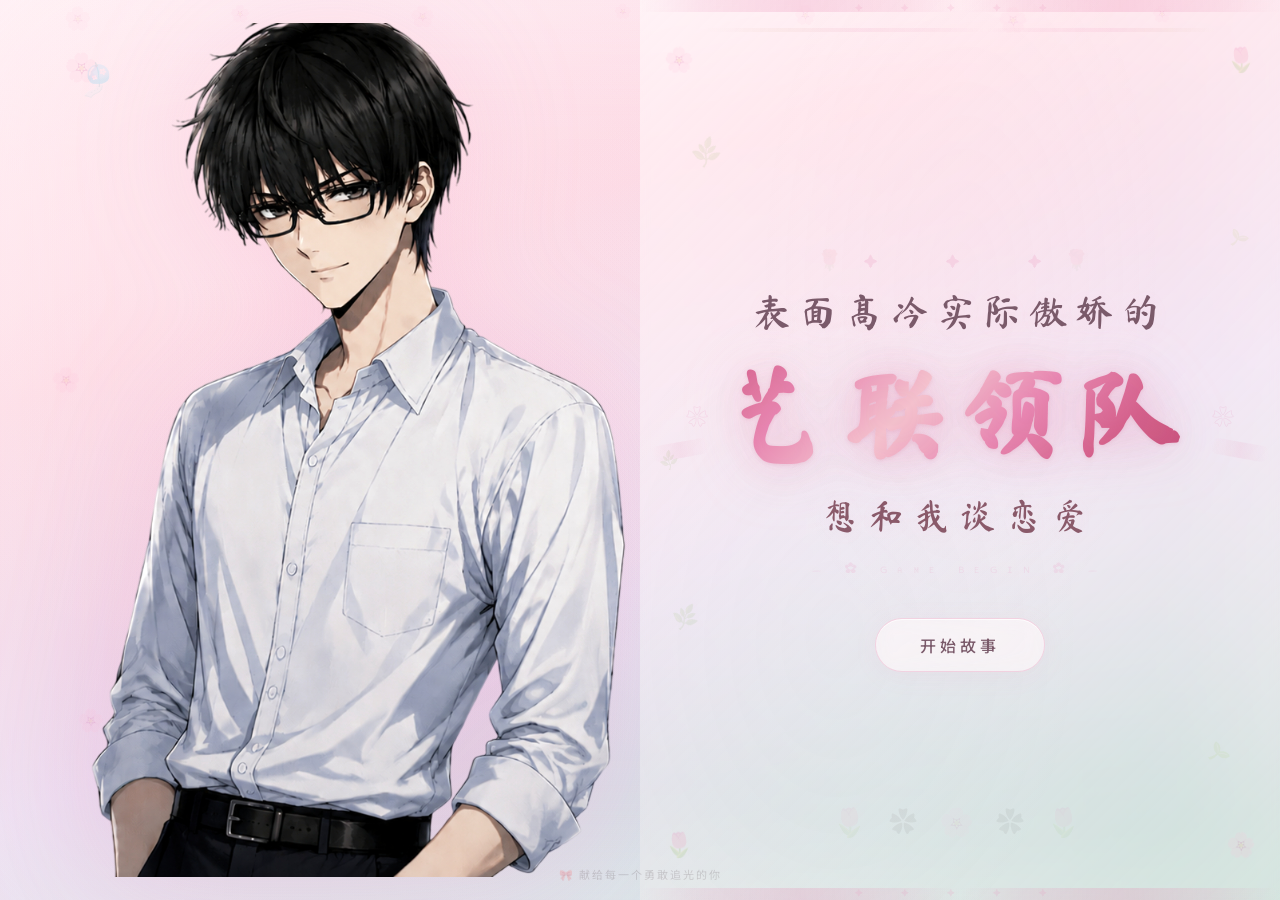
==== commit f5c79a75: "Redesign start page: Japanese pure love artistic style, left character + right ornate title, 50:50 s" ====
--- a/index.html
+++ b/index.html
@@ -1,155 +1,1329 @@
-﻿<!DOCTYPE html>
+<!DOCTYPE html>
 <html lang="zh-CN">
 <head>
 <meta charset="UTF-8">
 <meta name="viewport" content="width=device-width, initial-scale=1.0, maximum-scale=1.0, user-scalable=no">
 <title>表面高冷实际傲娇的艺联领队想和我谈恋爱</title>
-<link href="https://fonts.googleapis.com/css2?family=Noto+Sans+SC:wght@300;400;500;700;900&family=Noto+Serif+SC:wght@400;600;700&family=ZCOOL+QingKe+HuangYou&family=Playfair+Display:ital,wght@0,400;0,700;0,900;1,700&family=Ma+Shan+Zheng&family=Zhi+Mang+Xing&family=Klee+One&display=swap" rel="stylesheet">
-<link rel="stylesheet" href="style.css">
+<link href="https://fonts.googleapis.com/css2?family=Noto+Sans+SC:wght@300;400;500;700;900&family=Noto+Serif+SC:wght@400;600;700&family=ZCOOL+QingKe+HuangYou&family=Playfair+Display:ital,wght@0,400;0,700;0,900;1,700&family=Dancing+Script:wght@400;700&family=Ma+Shan+Zheng&display=swap" rel="stylesheet">
+<style>
+:root {
+  --pink: #FFB0C2;
+  --pink-soft: #FFD9E4;
+  --pink-light: #FFEFF3;
+  --pink-bg: #FFF8FA;
+  --deep-pink: #C26582;
+  --deep-pink-hover: #D8849B;
+  --text-main: #3D2C2E;
+  --text-light: #8A7A7C;
+  --shadow: rgba(194,101,130,0.15);
+  --shadow-strong: rgba(194,101,130,0.22);
+  --radius: 18px;
+  --radius-sm: 12px;
+  --radius-lg: 28px;
+  --font: 'Noto Sans SC', 'PingFang SC', 'Microsoft YaHei', sans-serif;
+  --font-serif: 'Noto Serif SC', 'SimSun', serif;
+}
+* { margin:0; padding:0; box-sizing:border-box; }
+body {
+  font-family: var(--font);
+  background: linear-gradient(160deg, #FFF8FA 0%, #FFECE8 30%, #FFF0F2 60%, #FFF8FA 100%);
+  color: var(--text-main);
+  overflow: hidden; height: 100vh; font-weight:400;
+  -webkit-font-smoothing: antialiased;
+  -moz-osx-font-smoothing: grayscale;
+}
+::-webkit-scrollbar { width:6px; }
+::-webkit-scrollbar-track { background:var(--pink-light); }
+::-webkit-scrollbar-thumb { background:var(--deep-pink); border-radius:10px; }
+
+/* Navbar */
+#navbar {
+  position:fixed; top:0; left:0; right:0; height:56px;
+  background: rgba(255,245,247,0.82); backdrop-filter:blur(16px);
+  border-bottom:1px solid rgba(255,181,194,0.25);
+  display:flex; align-items:center; justify-content:center;
+  z-index:100; box-shadow: 0 2px 20px var(--shadow);
+}
+#navbar .nav-title {
+  font-size:18px; font-weight:700; color:var(--deep-pink);
+  letter-spacing:3px; font-family:var(--font-serif);
+  white-space:nowrap; overflow:hidden; text-overflow:ellipsis; padding:0 48px;
+}
+#nav-toggle { display:none; position:absolute; left:12px; top:50%; transform:translateY(-50%);
+  background:none; border:none; font-size:24px; color:var(--deep-pink); cursor:pointer; padding:4px; width:40px; height:40px;
+  border-radius:50%; transition:background 0.2s; }
+#nav-toggle:hover { background:var(--pink-light); }
+
+/* Layout */
+#main {
+  display:flex; height:100vh; padding-top:56px; padding-bottom:0;
+}
+/* Sidebar */
+#sidebar {
+  width:210px; min-width:210px; background:rgba(255,245,247,0.75); backdrop-filter:blur(6px);
+  padding:20px 14px; overflow-y:auto; border-right:1px solid rgba(255,181,194,0.2);
+  transition:transform 0.3s ease;
+}
+#sidebar h3 { font-size:16px; color:var(--deep-pink); margin-bottom:16px; text-align:center; letter-spacing:3px; font-weight:700; font-family:var(--font-serif); }
+.stat-item { margin-bottom:18px; }
+.stat-label { display:flex; justify-content:space-between; font-size:14px; margin-bottom:6px; color:var(--text-main); align-items:center; letter-spacing:0.5px; }
+.stat-label .stat-val { color:var(--deep-pink); font-weight:700; font-size:15px; }
+.progress-wrap { height:10px; background:var(--pink-light); border-radius:10px; overflow:hidden; box-shadow:inset 0 1px 3px rgba(0,0,0,0.04); }
+.progress-bar { height:100%; border-radius:10px; transition:width 0.6s cubic-bezier(.34,1.56,.64,1); }
+.progress-pink { background:linear-gradient(90deg, #FFB5C2, var(--deep-pink)); }
+.progress-light { background:linear-gradient(90deg, var(--pink-soft), #E8A0B8); }
+.stat-count { font-size:34px; font-weight:700; color:var(--deep-pink); text-align:center; line-height:1.2; }
+.tag-area { margin-top:10px; text-align:center; }
+.tag-area .tag { display:inline-block; background:var(--deep-pink); color:white; font-size:11px;
+  padding:3px 12px; border-radius:20px; margin:2px; letter-spacing:0.5px; }
+
+/* Game area */
+#game-area {
+  flex:1; display:flex; flex-direction:column; position:relative;
+  background:var(--pink-bg); overflow:hidden;
+}
+#scene-area {
+  flex:1; position:relative; overflow:hidden;
+}
+#bg-canvas {
+  position:absolute; top:0; left:0; width:100%; height:100%;
+  background-size:cover; background-position:center; opacity:0.15; z-index:0;
+  transition:opacity 0.8s;
+}
+#sprite-box {
+  position:absolute; top:0; left:0; right:0; bottom:180px; z-index:1;
+  display:none; align-items:center; justify-content:center;
+}
+#sprite-box img {
+  height:100%; width:auto; max-height:calc(100vh - 230px);
+  object-fit:contain;
+  filter:drop-shadow(0 6px 40px rgba(212,105,142,0.12));
+  transition:opacity 0.5s;
+}
+#text-box {
+  position:absolute; bottom:16px; left:50%; transform:translateX(-50%); z-index:2;
+  width:calc(100% - 32px); max-width:740px;
+  background:rgba(255,245,247,0.94); backdrop-filter:blur(14px);
+  border-radius:var(--radius-lg);
+  padding:24px 28px 20px;
+  border:1.5px solid rgba(255,181,194,0.3);
+  min-height:200px; max-height:380px; overflow-y:auto;
+  box-shadow:0 4px 40px var(--shadow); cursor:pointer;
+  transition:border-color 0.2s;
+}
+#text-box:hover { border-color:rgba(212,105,142,0.25); }
+#text-box::before {
+  content:''; display:block; width:40px; height:3px;
+  background:var(--pink-soft); border-radius:3px;
+  margin:0 auto 12px; opacity:0.6;
+}
+#speaker-name {
+  font-size:14px; color:var(--deep-pink); font-weight:700; margin-bottom:6px; letter-spacing:1px;
+}
+#text-content {
+  font-size:16px; line-height:2.0; min-height:60px; word-break:break-word; font-weight:400;
+}
+#text-cursor {
+  display:inline-block; width:2px; height:1.1em; background:var(--deep-pink);
+  margin-left:2px; vertical-align:text-bottom;
+  animation:blink 0.8s step-end infinite;
+}
+@keyframes blink { 0%,100% { opacity:1; } 50% { opacity:0; } }
+#click-hint {
+  text-align:right; font-size:12px; color:var(--deep-pink); margin-top:4px;
+  opacity:0.6; cursor:pointer; user-select:none;
+}
+#click-hint:hover { opacity:1; }
+
+/* Options */
+#options-area {
+  padding:14px 18px 18px; z-index:2; position:relative;
+  background:linear-gradient(0deg, rgba(255,245,247,0.96), transparent);
+}
+#options-container {
+  display:flex; flex-wrap:wrap; gap:12px; justify-content:center; max-width:740px; margin:0 auto;
+}
+.opt-btn {
+  flex:1 1 240px; min-width:180px; max-width:none;
+  padding:16px 24px; border:none; border-radius:var(--radius);
+  background:linear-gradient(135deg, var(--pink-soft), var(--deep-pink));
+  color:white; font-size:15px; font-weight:500; cursor:pointer;
+  transition:all 0.3s; box-shadow:0 4px 16px var(--shadow); letter-spacing:1px;
+  line-height:1.6;
+}
+.opt-btn:hover { transform:translateY(-2px) scale(1.02); filter:brightness(1.08); box-shadow:0 6px 24px var(--shadow-strong); }
+.opt-btn:active { transform:scale(0.96) translateY(0); }
+.opt-btn:disabled { opacity:0.4; cursor:not-allowed; transform:none; filter:none; box-shadow:none; }
+
+/* Floating buttons */
+#float-btns {
+  position:fixed; right:16px; bottom:90px; z-index:50;
+  display:flex; flex-direction:column; gap:10px;
+}
+.float-btn {
+  width:58px; height:58px; border-radius:50%;
+  background:rgba(255,248,250,0.75); backdrop-filter:blur(10px);
+  border:1.5px solid rgba(194,101,130,0.2);
+  color:var(--deep-pink); font-size:26px; cursor:pointer;
+  display:flex; align-items:center; justify-content:center;
+  transition:all 0.25s; box-shadow:0 3px 16px var(--shadow);
+}
+.float-btn:hover { transform:scale(1.12); background:var(--deep-pink); color:white; border-color:var(--deep-pink); box-shadow:0 4px 20px var(--shadow-strong); }
+
+/* Modals */
+.modal-overlay {
+  display:none; position:fixed; top:0; left:0; right:0; bottom:0;
+  background:rgba(61,44,46,0.3); z-index:200;
+  align-items:center; justify-content:center;
+}
+.modal-overlay.show { display:flex; }
+.modal-box {
+  background:var(--pink-bg); border-radius:var(--radius-lg);
+  padding:32px 28px; max-width:520px; width:90%; max-height:80vh; overflow-y:auto;
+  box-shadow:0 16px 56px var(--shadow-strong);
+  border:1px solid rgba(194,101,130,0.15);
+}
+.modal-box h2 { font-size:20px; color:var(--deep-pink); text-align:center; margin-bottom:18px; letter-spacing:2px; font-family:var(--font-serif); }
+.modal-close {
+  display:block; margin:20px auto 0; padding:10px 28px;
+  border:none; border-radius:var(--radius); background:var(--deep-pink); color:white;
+  font-size:14px; font-weight:600; cursor:pointer; transition:all 0.2s;
+}
+.modal-close:hover { filter:brightness(1.1); transform:translateY(-1px); box-shadow:0 4px 12px var(--shadow); }
+
+/* Save slots */
+.slot-grid { display:grid; grid-template-columns:1fr 1fr; gap:10px; }
+.slot-card {
+  background:var(--pink-light); border-radius:var(--radius-sm);
+  padding:14px; text-align:center; cursor:pointer;
+  border:1.5px solid transparent; transition:all 0.2s;
+}
+.slot-card:hover { border-color:var(--deep-pink); transform:translateY(-1px); box-shadow:0 4px 12px var(--shadow); }
+.slot-card .slot-num { font-size:13px; color:var(--deep-pink); font-weight:700; }
+.slot-card .slot-info { font-size:11px; color:var(--text-light); margin-top:4px; line-height:1.5; }
+.slot-card .slot-empty { font-size:12px; color:#bbb; }
+.slot-card.slot-active { border-color:var(--deep-pink); background:rgba(212,105,142,0.06); }
+
+/* Gallery */
+.gallery-grid { display:grid; grid-template-columns:1fr 1fr; gap:12px; }
+.gal-card {
+  background:var(--pink-light); border-radius:var(--radius-sm); padding:16px;
+  text-align:center; border:1.5px solid transparent; min-height:110px;
+  display:flex; flex-direction:column; align-items:center; justify-content:center;
+  transition:all 0.2s;
+}
+.gal-card.unlocked { border-color:var(--deep-pink); }
+.gal-card.locked { opacity:0.5; filter:grayscale(0.8); }
+.gal-card .gal-icon { font-size:52px; margin-bottom:10px; }
+.gal-card .gal-title { font-size:14px; font-weight:700; color:var(--deep-pink); line-height:1.3; }
+.gal-card .gal-desc { font-size:11px; color:var(--text-light); margin-top:6px; }
+.gal-card .gal-locked { font-size:13px; color:#bbb; }
+
+/* Review */
+.review-list { max-height:50vh; overflow-y:auto; }
+.review-item { padding:10px 0; border-bottom:1px solid rgba(255,181,194,0.2); font-size:13px; color:var(--text-main); line-height:1.6; }
+.review-item .r-speaker { color:var(--deep-pink); font-weight:600; }
+
+/* Toast */
+.toast-overlay {
+  position:fixed; top:0; left:0; right:0; bottom:0; z-index:300;
+  display:flex; align-items:center; justify-content:center;
+  background:rgba(0,0,0,0.12); pointer-events:none;
+}
+.toast-box {
+  background:linear-gradient(135deg, var(--pink-bg), var(--pink-soft));
+  border-radius:var(--radius-lg); padding:22px 30px; max-width:340px;
+  text-align:center; box-shadow:0 8px 36px var(--shadow-strong);
+  animation:toastPop 0.35s cubic-bezier(.34,1.56,.64,1);
+  pointer-events:auto;
+}
+.toast-box h4 { color:var(--deep-pink); margin-bottom:8px; font-size:18px; letter-spacing:2px; font-family:var(--font-serif); }
+.toast-box p { color:var(--text-main); font-size:14px; line-height:1.8; }
+@keyframes toastPop { 0% { transform:scale(0.6); opacity:0; } 100% { transform:scale(1); opacity:1; } }
+
+/* Ending */
+.ending-wrap {
+  display:flex; flex-direction:column; align-items:center; justify-content:center;
+  padding:28px 20px; min-height:60vh; text-align:center;
+}
+.ending-meaning {
+  font-size:14px; color:var(--deep-pink); font-weight:700;
+  background:var(--pink-light); padding:8px 20px;
+  border-radius:var(--radius); margin-bottom:16px;
+  letter-spacing:1px; border:1px solid rgba(212,105,142,0.15);
+}
+.ending-illust {
+  width:200px; height:200px; border-radius:50%;
+  background:linear-gradient(135deg, var(--pink-soft), var(--deep-pink));
+  display:flex; align-items:center; justify-content:center;
+  font-size:80px; margin-bottom:16px;
+  box-shadow:0 8px 48px var(--shadow-strong);
+}
+.ending-title { font-size:26px; color:var(--deep-pink); font-weight:700; margin-bottom:10px; letter-spacing:3px; font-family:var(--font-serif); }
+.ending-text { font-size:15px; line-height:2.1; color:var(--text-main); max-width:520px; margin-bottom:16px; }
+.ending-stats { font-size:13px; color:var(--text-light); background:var(--pink-light); padding:14px 22px;
+  border-radius:var(--radius-sm); margin-bottom:18px; line-height:1.9; border:1px solid rgba(255,181,194,0.15); }
+.ending-btns { display:flex; gap:12px; flex-wrap:wrap; justify-content:center; }
+.ending-btns button { padding:11px 28px; border:none; border-radius:var(--radius); font-size:14px; font-weight:600; cursor:pointer;
+  transition:all 0.2s; letter-spacing:0.5px; }
+.ending-btns .btn-primary { background:var(--deep-pink); color:white; box-shadow:0 3px 12px var(--shadow); }
+.ending-btns .btn-secondary { background:var(--pink-soft); color:var(--deep-pink); }
+.ending-btns button:hover { transform:translateY(-2px); filter:brightness(1.08); }
+
+/* Stage intro */
+.stage-intro {
+  position:fixed; top:0; left:0; right:0; bottom:0; z-index:150;
+  display:flex; align-items:center; justify-content:center;
+  background:rgba(255,245,247,0.93); backdrop-filter:blur(16px);
+  animation:fadeIn 0.35s;
+}
+.stage-intro .si-box { text-align:center; padding:20px; }
+.stage-intro .si-game-title { font-size:13px; color:var(--deep-pink); margin-bottom:8px; letter-spacing:2px; opacity:0.6; }
+.stage-intro .si-stage { font-size:14px; color:var(--deep-pink); margin-bottom:8px; letter-spacing:3px; font-weight:600; }
+.stage-intro .si-title { font-size:32px; color:var(--text-main); font-weight:700; letter-spacing:4px; line-height:1.35; font-family:var(--font-serif); }
+.stage-intro .si-btn { margin-top:24px; padding:12px 36px; border:none; border-radius:var(--radius);
+  background:var(--deep-pink); color:white; font-size:15px; font-weight:600; cursor:pointer; transition:all 0.25s;
+  box-shadow:0 4px 16px var(--shadow); }
+.stage-intro .si-btn:hover { transform:translateY(-2px); filter:brightness(1.1); box-shadow:0 6px 24px var(--shadow-strong); }
+@keyframes fadeIn { 0% { opacity:0; } 100% { opacity:1; } }
+
+/* Cat prompt */
+.cat-prompt {
+  text-align:center; padding:14px 0; margin-top:6px;
+}
+.cat-prompt p { font-size:14px; color:var(--text-light); margin-bottom:10px; }
+.cat-btn {
+  padding:10px 24px; border:1.5px solid var(--deep-pink); border-radius:var(--radius);
+  background:var(--pink-bg); color:var(--deep-pink); font-size:13px; font-weight:600; cursor:pointer;
+  transition:all 0.2s; margin:4px; letter-spacing:0.5px;
+}
+.cat-btn:hover { background:var(--deep-pink); color:white; transform:translateY(-1px); box-shadow:0 4px 12px var(--shadow); }
+
+/* Sound toggle */
+#sound-toggle {
+  position:fixed; right:16px; bottom:148px; z-index:50;
+  width:58px; height:58px; border-radius:50%;
+  background:rgba(255,248,250,0.75); backdrop-filter:blur(10px);
+  border:1.5px solid rgba(194,101,130,0.2);
+  color:var(--deep-pink); font-size:26px; cursor:pointer;
+  display:flex; align-items:center; justify-content:center;
+  transition:all 0.25s; box-shadow:0 3px 16px var(--shadow);
+}
+#sound-toggle:hover { transform:scale(1.12); background:var(--deep-pink); color:white; border-color:var(--deep-pink); box-shadow:0 4px 20px var(--shadow-strong); }
+
+/* Responsive */
+#sidebar-backdrop { display:none; }
+@media(max-width:768px) {
+  #sidebar { position:fixed; left:0; top:56px; bottom:0; z-index:40;
+    transform:translateX(-100%); width:200px; background:rgba(255,245,247,0.95); backdrop-filter:blur(8px);
+    box-shadow:2px 0 24px var(--shadow); border-right:1px solid rgba(255,181,194,0.2);
+  }
+  #sidebar.open { transform:translateX(0); }
+  #sidebar-backdrop.show { display:block; position:fixed; top:56px; left:0; right:0; bottom:0; z-index:39; background:rgba(61,44,46,0.15); }
+  #nav-toggle { display:block; }
+  #navbar .nav-title { font-size:14px; padding:0 40px; }
+  #sprite-box { bottom:140px; }
+  #sprite-box img { max-height:calc(100vh - 190px); }
+  #text-box { padding:16px 20px 14px; min-height:140px; max-height:260px; }
+  #text-content { font-size:14px; line-height:1.8; }
+  .opt-btn { flex:1 1 100%; min-width:0; padding:13px 18px; font-size:13px; }
+  #float-btns { right:10px; bottom:80px; }
+  #float-btns .float-btn, #sound-toggle { width:50px; height:50px; font-size:22px; }
+  #sound-toggle { right:10px; bottom:130px; }
+  .modal-box { padding:24px 18px; }
+  .slot-grid { grid-template-columns:1fr; }
+  .gallery-grid { grid-template-columns:1fr; }
+}
+@media(max-width:480px) {
+  #navbar .nav-title { font-size:12px; }
+  #text-content { font-size:13px; }
+  #text-box { min-height:120px; max-height:220px; padding:14px 16px; }
+}
+.hidden { display:none !important; }
+
+/* ======================== NEW START PAGE ========================
+   全新华丽文艺日系纯爱启动页 — 左立绘 + 右标题穿插构图
+   主色调：浅樱粉 #FFD6E0 / 薄荷青 #B8E0D2 / 奶白 #FFF9FB
+           淡薰衣草紫 #E8DFF5 / 浅米杏 #F5E6D3
+   ============================================================ */
+:root {
+  --ts-pink: #FFD6E0;
+  --ts-mint: #B8E0D2;
+  --ts-cream: #FFF9FB;
+  --ts-lavender: #E8DFF5;
+  --ts-apricot: #F5E6D3;
+  --ts-rose: #E888B2;
+  --ts-gold: #D4A080;
+  --ts-text: #5C4A4E;
+}
+#title-screen {
+  position:fixed; top:0; left:0; right:0; bottom:0; z-index:999;
+  display:flex; overflow:hidden;
+  background: linear-gradient(160deg, #FFF9FB 0%, #FFD6E0 30%, #E8DFF5 60%, #B8E0D2 100%);
+  animation:tsFadeIn 0.8s ease;
+}
+@keyframes tsFadeIn { 0%{opacity:0} 100%{opacity:1} }
+
+/* ------ Global overlay layers ------ */
+.ts-bg-glow {
+  position:absolute; inset:0; pointer-events:none; z-index:0;
+  background:
+    radial-gradient(ellipse at 30% 20%, rgba(255,214,224,0.25), transparent 50%),
+    radial-gradient(ellipse at 70% 80%, rgba(184,224,210,0.15), transparent 40%),
+    radial-gradient(ellipse at 50% 50%, rgba(232,223,245,0.12), transparent 60%);
+}
+.ts-texture {
+  position:absolute; inset:0; pointer-events:none; z-index:1;
+  opacity:0.04;
+  background-image:
+    repeating-linear-gradient(0deg, transparent, transparent 2px, rgba(255,255,255,0.3) 2px, rgba(255,255,255,0.3) 3px),
+    repeating-linear-gradient(90deg, transparent, transparent 2px, rgba(255,255,255,0.15) 2px, rgba(255,255,255,0.15) 3px);
+}
+.ts-gauze {
+  position:absolute; inset:0; pointer-events:none; z-index:2;
+  background:
+    radial-gradient(ellipse at 20% 30%, rgba(255,249,251,0.4), transparent 45%),
+    radial-gradient(ellipse at 80% 60%, rgba(255,249,251,0.3), transparent 40%);
+}
+/* Vignette edges */
+.ts-vignette {
+  position:absolute; inset:0; pointer-events:none; z-index:3;
+  box-shadow:inset 0 0 120px 40px rgba(255,249,251,0.35);
+}
+
+/* ==================== LEFT: CHARACTER SIDE (50%) ==================== */
+.ts-left {
+  flex:0 0 50%; position:relative; overflow:hidden; z-index:4;
+  display:flex; align-items:center; justify-content:center;
+}
+.ts-left-bg {
+  position:absolute; inset:0;
+  background: linear-gradient(135deg, rgba(255,214,224,0.2), rgba(232,223,245,0.15));
+}
+/* Decorative elements behind character */
+.ts-left-deco {
+  position:absolute; inset:0; pointer-events:none; z-index:1;
+}
+.ts-left-deco .ld-sakura {
+  position:absolute; font-size:20px; opacity:0.12;
+  animation:ldSakura linear infinite;
+}
+.ts-left-deco .ld-sakura:nth-child(1) { top:5%; left:10%; font-size:28px; animation-duration:12s; animation-delay:0s; }
+.ts-left-deco .ld-sakura:nth-child(2) { top:15%; left:35%; font-size:18px; animation-duration:15s; animation-delay:3s; }
+.ts-left-deco .ld-sakura:nth-child(3) { top:40%; left:8%; font-size:24px; animation-duration:10s; animation-delay:5s; }
+.ts-left-deco .ld-sakura:nth-child(4) { top:60%; left:25%; font-size:16px; animation-duration:14s; animation-delay:2s; }
+.ts-left-deco .ld-sakura:nth-child(5) { top:78%; left:12%; font-size:22px; animation-duration:13s; animation-delay:7s; }
+.ts-left-deco .ld-sakura:nth-child(6) { top:88%; left:30%; font-size:15px; animation-duration:11s; animation-delay:4s; }
+@keyframes ldSakura {
+  0%{transform:translateY(-10vh) rotate(0deg); opacity:0}
+  10%{opacity:0.12}
+  90%{opacity:0.12}
+  100%{transform:translateY(110vh) rotate(360deg); opacity:0}
+}
+/* Wind chime decoration */
+.ts-wind-chime {
+  position:absolute; top:6%; left:12%; z-index:2; pointer-events:none;
+  font-size:32px; opacity:0.15; animation:chimeSwing 4s ease-in-out infinite;
+  transform-origin:top center;
+}
+@keyframes chimeSwing {
+  0%,100%{transform:rotate(-5deg)}
+  50%{transform:rotate(5deg)}
+}
+/* Character wrapper - spills into right side */
+.ts-char-wrap {
+  position:relative; z-index:3; width:100%; height:100%;
+  display:flex; align-items:center; justify-content:center;
+  overflow:visible;
+}
+.ts-char-img {
+  height:95%; width:auto; max-height:98vh;
+  object-fit:contain; object-position:center right;
+  filter:drop-shadow(0 8px 60px rgba(232,136,178,0.2)) brightness(1.02) saturate(1.03);
+  animation:tsCharFloat 5s ease-in-out infinite;
+  /* Spill into right side by shifting right */
+  margin-right:-12%;
+}
+@keyframes tsCharFloat {
+  0%,100%{transform:translateY(0)}
+  50%{transform:translateY(-12px)}
+}
+/* Soft glow around character edges */
+.ts-char-glow {
+  position:absolute; inset:0; z-index:2; pointer-events:none;
+  background:
+    radial-gradient(ellipse at 70% 50%, rgba(255,214,224,0.15), transparent 50%),
+    radial-gradient(ellipse at 50% 80%, rgba(184,224,210,0.08), transparent 40%);
+}
+/* Floating petals around character (overlap to right) */
+.ts-char-petals {
+  position:absolute; inset:0; z-index:5; pointer-events:none;
+  overflow:visible;
+}
+.ts-char-petals span {
+  position:absolute; font-size:16px; opacity:0;
+  animation:cpFloat 6s ease-in-out infinite;
+}
+.ts-char-petals span:nth-child(1) { top:20%; right:-5%; animation-delay:0s; }
+.ts-char-petals span:nth-child(2) { top:45%; right:-2%; animation-delay:1.5s; font-size:20px; }
+.ts-char-petals span:nth-child(3) { top:65%; right:-8%; animation-delay:3s; font-size:14px; }
+.ts-char-petals span:nth-child(4) { top:30%; right:-12%; animation-delay:0.8s; font-size:18px; }
+.ts-char-petals span:nth-child(5) { top:75%; right:-3%; animation-delay:2.5s; font-size:22px; }
+@keyframes cpFloat {
+  0%,100%{opacity:0; transform:translateY(10px) scale(0.8)}
+  25%{opacity:0.35}
+  50%{opacity:0.15; transform:translateY(-20px) scale(1.2)}
+  75%{opacity:0.25}
+}
+
+/* ==================== RIGHT: TITLE SIDE (50%) ==================== */
+.ts-right {
+  flex:0 0 50%; position:relative; z-index:4;
+  display:flex; flex-direction:column; align-items:center; justify-content:center;
+  padding:40px 30px;
+  overflow:hidden;
+  background: linear-gradient(135deg, rgba(255,249,251,0.6), rgba(255,214,224,0.15));
+  backdrop-filter:blur(4px);
+}
+/* Right side decorative background */
+.ts-right-bg-deco {
+  position:absolute; inset:0; pointer-events:none; z-index:0;
+}
+.ts-right-bg-deco::before {
+  content:''; position:absolute; top:0; left:0; right:0; bottom:0;
+  background:
+    radial-gradient(ellipse at 50% 30%, rgba(255,214,224,0.08), transparent 45%),
+    radial-gradient(ellipse at 30% 70%, rgba(184,224,210,0.06), transparent 40%);
+}
+/* Lace border top */
+.ts-lace-top {
+  position:absolute; top:0; left:0; right:0; height:12px; z-index:2;
+  background: linear-gradient(90deg,
+    transparent 0%, rgba(232,136,178,0.15) 10%, rgba(232,136,178,0.25) 25%,
+    rgba(232,136,178,0.15) 40%, transparent 50%,
+    rgba(232,136,178,0.15) 60%, rgba(232,136,178,0.25) 75%,
+    rgba(232,136,178,0.15) 90%, transparent 100%);
+}
+.ts-lace-top::before {
+  content:'✦ ✦ ✦ ✦ ✦'; position:absolute; top:2px; left:50%; transform:translateX(-50%);
+  font-size:8px; letter-spacing:18px; color:rgba(232,136,178,0.15);
+  white-space:nowrap;
+}
+/* Pearl string decoration */
+.ts-pearls {
+  position:absolute; top:28px; left:10%; right:10%; height:4px; z-index:2; pointer-events:none;
+  background: linear-gradient(90deg,
+    transparent, rgba(212,160,128,0.08) 15%,
+    rgba(232,136,178,0.12) 30%, rgba(232,136,178,0.08) 45%,
+    transparent 55%, rgba(232,136,178,0.08) 65%,
+    rgba(232,136,178,0.12) 80%, rgba(212,160,128,0.08) 90%, transparent);
+}
+/* Lace border bottom */
+.ts-lace-bottom {
+  position:absolute; bottom:0; left:0; right:0; height:12px; z-index:2;
+  background: linear-gradient(90deg,
+    transparent 0%, rgba(232,136,178,0.15) 10%, rgba(232,136,178,0.25) 25%,
+    rgba(232,136,178,0.15) 40%, transparent 50%,
+    rgba(232,136,178,0.15) 60%, rgba(232,136,178,0.25) 75%,
+    rgba(232,136,178,0.15) 90%, transparent 100%);
+}
+.ts-lace-bottom::after {
+  content:'✦ ✦ ✦ ✦ ✦'; position:absolute; bottom:2px; left:50%; transform:translateX(-50%);
+  font-size:8px; letter-spacing:18px; color:rgba(232,136,178,0.15);
+  white-space:nowrap;
+}
+
+/* Corner flower decorations */
+.ts-corner-flower {
+  position:absolute; z-index:3; font-size:24px; opacity:0.15; pointer-events:none;
+}
+.ts-corner-flower.cf-tl { top:40px; left:24px; }
+.ts-corner-flower.cf-tr { top:40px; right:24px; }
+.ts-corner-flower.cf-bl { bottom:40px; left:24px; }
+.ts-corner-flower.cf-br { bottom:40px; right:24px; }
+
+/* ==================== TITLE BLOCK ==================== */
+.ts-title-section {
+  position:relative; z-index:5; text-align:center;
+  padding:20px 0; width:100%;
+  animation:tsTitleAppear 1.2s ease-out;
+}
+@keyframes tsTitleAppear {
+  0%{opacity:0; transform:translateY(30px)}
+  100%{opacity:1; transform:translateY(0)}
+}
+/* Decorative line above title */
+.ts-title-deco-top {
+  text-align:center; margin-bottom:12px; position:relative;
+}
+.ts-title-deco-top span {
+  font-size:14px; letter-spacing:14px; color:rgba(232,136,178,0.2);
+  font-family:'Dancing Script','Playfair Display',serif;
+  display:inline-block;
+}
+.ts-title-deco-top .deco-rose {
+  font-size:20px; opacity:0.18; animation:roseGlow 3s ease-in-out infinite;
+  display:inline-block; margin:0 4px;
+}
+@keyframes roseGlow {
+  0%,100%{opacity:0.18; transform:scale(1)}
+  50%{opacity:0.5; transform:scale(1.2)}
+}
+
+/* Line 1: 表面高冷实际傲娇的 */
+.ts-title-line1 {
+  font-family:'Ma Shan Zheng','Noto Serif SC',serif;
+  font-size:clamp(26px, 3vw, 44px);
+  color:#7A5A6A; font-weight:400;
+  letter-spacing:8px; line-height:1.4;
+  text-shadow:0 2px 16px rgba(232,136,178,0.08);
+  margin-bottom:6px;
+}
+
+/* MAIN TITLE: 艺联领队 — 超大华丽花体 */
+.ts-title-main-wrap {
+  position:relative; display:inline-block;
+  padding:8px 30px; margin:4px 0;
+}
+.ts-title-main-wrap::before {
+  content:'❀'; position:absolute; left:-8px; top:50%; transform:translateY(-50%);
+  font-size:22px; color:rgba(232,136,178,0.2);
+  animation:titleFlowerPulse 2.5s ease-in-out infinite;
+}
+.ts-title-main-wrap::after {
+  content:'❀'; position:absolute; right:-8px; top:50%; transform:translateY(-50%);
+  font-size:22px; color:rgba(232,136,178,0.2);
+  animation:titleFlowerPulse 2.5s ease-in-out infinite;
+  animation-delay:1.25s;
+}
+@keyframes titleFlowerPulse {
+  0%,100%{opacity:0.2; transform:translateY(-50%) scale(1) rotate(0deg)}
+  50%{opacity:0.6; transform:translateY(-50%) scale(1.4) rotate(15deg)}
+}
+.ts-title-main {
+  font-family:'Ma Shan Zheng','Noto Serif SC',serif;
+  font-size:clamp(56px, 8vw, 130px);
+  font-weight:700;
+  line-height:1.15; letter-spacing:16px;
+  background: linear-gradient(135deg,
+    #D4608A 0%, #E888B2 20%,
+    #F5C6D0 40%, #E888B2 60%,
+    #D4608A 80%, #C24E78 100%);
+  -webkit-background-clip:text; -webkit-text-fill-color:transparent;
+  background-clip:text;
+  filter:drop-shadow(0 4px 30px rgba(232,136,178,0.35))
+         drop-shadow(0 1px 2px rgba(196,80,120,0.2));
+  animation:titleGlow 4s ease-in-out infinite;
+  position:relative;
+}
+@keyframes titleGlow {
+  0%,100%{filter:drop-shadow(0 4px 30px rgba(232,136,178,0.35)) drop-shadow(0 1px 2px rgba(196,80,120,0.2))}
+  50%{filter:drop-shadow(0 4px 50px rgba(232,136,178,0.55)) drop-shadow(0 1px 4px rgba(196,80,120,0.3))}
+}
+/* Embossed border effect for main title */
+.ts-title-main::before {
+  content:'艺联领队'; position:absolute; top:0; left:0; right:0; bottom:0;
+  font-family:'Ma Shan Zheng','Noto Serif SC',serif;
+  font-size:clamp(56px, 8vw, 130px);
+  font-weight:700; letter-spacing:16px;
+  -webkit-text-fill-color:transparent;
+  text-shadow:
+    0 0 30px rgba(232,136,178,0.08),
+    0 0 60px rgba(232,136,178,0.04);
+  z-index:-1;
+}
+/* Decorative characters floating around main title */
+.ts-title-deco-chars {
+  position:absolute; inset:-30px; pointer-events:none; z-index:0;
+}
+.ts-title-deco-chars span {
+  position:absolute; font-size:16px; opacity:0;
+  animation:decoCharFloat 4s ease-in-out infinite;
+}
+.ts-title-deco-chars span:nth-child(1) { top:-10%; left:5%; content:'🌸'; animation-delay:0s; }
+.ts-title-deco-chars span:nth-child(2) { top:-15%; right:8%; animation-delay:1s; }
+.ts-title-deco-chars span:nth-child(3) { bottom:-10%; left:3%; animation-delay:2s; }
+.ts-title-deco-chars span:nth-child(4) { bottom:-12%; right:5%; animation-delay:3s; }
+@keyframes decoCharFloat {
+  0%,100%{opacity:0; transform:translateY(0) scale(0.8)}
+  25%{opacity:0.3}
+  50%{opacity:0; transform:translateY(-20px) scale(1.3)}
+}
+
+/* Line 3: 想和我谈恋爱 */
+.ts-title-line2 {
+  font-family:'Ma Shan Zheng','Noto Serif SC',serif;
+  font-size:clamp(24px, 2.8vw, 40px);
+  color:#8A5A6A; font-weight:400;
+  letter-spacing:10px; line-height:1.4;
+  text-shadow:0 2px 16px rgba(232,136,178,0.08);
+  margin-top:4px;
+}
+
+/* Decorative line below title */
+.ts-title-deco-bottom {
+  text-align:center; margin-top:14px; position:relative;
+}
+.ts-title-deco-bottom span {
+  font-size:12px; letter-spacing:10px; color:rgba(232,136,178,0.15);
+  font-family:'Dancing Script','Playfair Display',serif;
+}
+
+/* Ribbon decorations */
+.ts-ribbon-left, .ts-ribbon-right {
+  position:absolute; top:50%; z-index:4; pointer-events:none;
+  width:60px; height:16px; opacity:0.12;
+  background: linear-gradient(90deg, transparent, #E888B2, transparent);
+  border-radius:8px;
+}
+.ts-ribbon-left { left:10px; transform:translateY(-50%) rotate(-10deg); }
+.ts-ribbon-right { right:10px; transform:translateY(-50%) rotate(10deg); }
+
+/* ==================== VINE & FLOWER DECORATIONS ==================== */
+.ts-vines {
+  position:absolute; inset:0; pointer-events:none; z-index:3;
+}
+.ts-vines .vine {
+  position:absolute; font-size:18px; opacity:0.08; color:#8AB8A0;
+}
+.ts-vines .vine:nth-child(1) { top:15%; left:8%; font-size:22px; transform:rotate(-30deg); }
+.ts-vines .vine:nth-child(2) { top:25%; right:5%; font-size:16px; transform:rotate(45deg); }
+.ts-vines .vine:nth-child(3) { bottom:30%; left:5%; font-size:20px; transform:rotate(-15deg); }
+.ts-vines .vine:nth-child(4) { bottom:15%; right:8%; font-size:18px; transform:rotate(60deg); }
+.ts-vines .vine:nth-child(5) { top:50%; left:3%; font-size:14px; transform:rotate(-45deg); }
+
+/* Flower bouquet */
+.ts-bouquet {
+  position:absolute; bottom:60px; left:50%; transform:translateX(-50%); z-index:2;
+  font-size:28px; opacity:0.06; letter-spacing:8px;
+  pointer-events:none; white-space:nowrap;
+}
+
+/* ==================== SPARKLE PARTICLES ==================== */
+.ts-sparkles {
+  position:absolute; inset:0; pointer-events:none; z-index:6;
+}
+.ts-sparkles span {
+  position:absolute; font-size:12px; opacity:0;
+  animation:sparkleAnim 5s ease-in-out infinite;
+}
+.ts-sparkles span:nth-child(1) { top:8%; left:15%; animation-delay:0s; font-size:14px; }
+.ts-sparkles span:nth-child(2) { top:22%; right:10%; animation-delay:0.8s; font-size:10px; }
+.ts-sparkles span:nth-child(3) { top:40%; left:8%; animation-delay:1.6s; font-size:16px; }
+.ts-sparkles span:nth-child(4) { top:55%; right:15%; animation-delay:2.4s; font-size:12px; }
+.ts-sparkles span:nth-child(5) { top:72%; left:12%; animation-delay:3.2s; font-size:14px; }
+.ts-sparkles span:nth-child(6) { top:85%; right:8%; animation-delay:4s; font-size:11px; }
+.ts-sparkles span:nth-child(7) { top:12%; right:25%; animation-delay:1.2s; font-size:13px; }
+.ts-sparkles span:nth-child(8) { top:68%; right:25%; animation-delay:2.8s; font-size:15px; }
+.ts-sparkles span:nth-child(9) { top:35%; left:20%; animation-delay:3.6s; font-size:10px; }
+@keyframes sparkleAnim {
+  0%,100%{opacity:0; transform:scale(0.5) rotate(0deg)}
+  15%{opacity:0.5}
+  30%{opacity:0; transform:scale(1.5) rotate(180deg)}
+}
+
+/* ==================== FLOATING PETALS (full screen) ==================== */
+.ts-petal-rain {
+  position:absolute; inset:0; pointer-events:none; z-index:7;
+  overflow:hidden;
+}
+.ts-petal-rain span {
+  position:absolute; font-size:18px; opacity:0.08;
+  animation:petalRain linear infinite;
+}
+.ts-petal-rain span:nth-child(1) { left:5%; animation-duration:14s; animation-delay:0s; font-size:22px; }
+.ts-petal-rain span:nth-child(2) { left:18%; animation-duration:11s; animation-delay:3s; font-size:16px; }
+.ts-petal-rain span:nth-child(3) { left:32%; animation-duration:16s; animation-delay:5s; font-size:20px; }
+.ts-petal-rain span:nth-child(4) { left:48%; animation-duration:13s; animation-delay:2s; font-size:14px; }
+.ts-petal-rain span:nth-child(5) { left:62%; animation-duration:15s; animation-delay:7s; font-size:18px; }
+.ts-petal-rain span:nth-child(6) { left:78%; animation-duration:12s; animation-delay:4s; font-size:24px; }
+.ts-petal-rain span:nth-child(7) { left:90%; animation-duration:17s; animation-delay:6s; font-size:16px; }
+@keyframes petalRain {
+  0%{transform:translateY(-5vh) rotate(0deg); opacity:0.04}
+  10%{opacity:0.12}
+  90%{opacity:0.08}
+  100%{transform:translateY(105vh) rotate(720deg); opacity:0}
+}
+
+/* ==================== START BUTTON ==================== */
+.ts-start-btn {
+  position:relative; z-index:10; margin-top:20px;
+  padding:14px 44px; border:1.5px solid rgba(232,136,178,0.3);
+  border-radius:50px;
+  background:rgba(255,249,251,0.55);
+  backdrop-filter:blur(8px);
+  color:#7A5A6A; font-size:16px; font-weight:500;
+  font-family:'Noto Sans SC','PingFang SC',sans-serif;
+  letter-spacing:4px; cursor:pointer;
+  transition:all 0.4s cubic-bezier(.34,1.56,.64,1);
+  box-shadow:
+    0 4px 24px rgba(232,136,178,0.08),
+    inset 0 1px 0 rgba(255,255,255,0.8);
+  overflow:hidden;
+}
+.ts-start-btn::before {
+  content:''; position:absolute; top:-2px; left:-2px; right:-2px; bottom:-2px;
+  border-radius:52px;
+  background:linear-gradient(135deg,
+    rgba(255,214,224,0.15), rgba(184,224,210,0.1),
+    rgba(232,223,245,0.15), rgba(255,214,224,0.1));
+  z-index:-1;
+  opacity:0; transition:opacity 0.4s;
+}
+.ts-start-btn:hover {
+  transform:scale(1.06);
+  background:rgba(255,214,224,0.25);
+  border-color:rgba(232,136,178,0.5);
+  box-shadow:
+    0 8px 40px rgba(232,136,178,0.18),
+    inset 0 1px 0 rgba(255,255,255,0.9);
+}
+.ts-start-btn:hover::before { opacity:1; }
+.ts-start-btn:active { transform:scale(0.96); }
+/* Click sparkle effect */
+.ts-start-btn .btn-sparkle {
+  position:absolute; pointer-events:none; font-size:10px; opacity:0;
+}
+.ts-start-btn:hover .btn-sparkle {
+  animation:btnSpark 0.8s ease-out forwards;
+}
+.ts-start-btn .btn-sparkle:nth-child(1) { top:-6px; left:20%; animation-delay:0s; }
+.ts-start-btn .btn-sparkle:nth-child(2) { top:-8px; right:25%; animation-delay:0.15s; }
+.ts-start-btn .btn-sparkle:nth-child(3) { bottom:-6px; left:35%; animation-delay:0.3s; }
+.ts-start-btn .btn-sparkle:nth-child(4) { bottom:-8px; right:30%; animation-delay:0.45s; }
+@keyframes btnSpark {
+  0%{opacity:0; transform:scale(0.5) translateY(0)}
+  30%{opacity:0.7}
+  100%{opacity:0; transform:scale(1.5) translateY(-10px)}
+}
+/* Sparkle burst on hover (JS-free) */
+.ts-start-btn:hover .btn-sparkle-burst {
+  opacity:1 !important;
+}
+
+/* Copyright/credit line */
+.ts-credit {
+  position:absolute; bottom:18px; left:50%; transform:translateX(-50%); z-index:5;
+  font-size:11px; color:rgba(90,74,78,0.2);
+  font-family:'Noto Sans SC',sans-serif;
+  letter-spacing:2px; pointer-events:none;
+  white-space:nowrap;
+}
+
+/* ==================== RESPONSIVE ==================== */
+@media(max-width:900px) {
+  #title-screen { flex-direction:column; }
+  .ts-left { flex:0 0 45%; }
+  .ts-char-img { height:85%; margin-right:0; }
+  .ts-title-main { font-size:clamp(48px, 10vw, 80px); letter-spacing:10px; }
+  .ts-title-main::before { font-size:clamp(48px, 10vw, 80px); letter-spacing:10px; }
+  .ts-title-line1 { font-size:clamp(20px, 3.5vw, 30px); }
+  .ts-title-line2 { font-size:clamp(18px, 3vw, 28px); }
+  .ts-corner-flower { display:none; }
+  .ts-ribbon-left, .ts-ribbon-right { display:none; }
+}
+@media(max-width:600px) {
+  .ts-left { flex:0 0 38%; }
+  .ts-char-img { height:75%; }
+  .ts-title-main { font-size:clamp(36px, 8vw, 56px); letter-spacing:6px; }
+  .ts-title-main::before { font-size:clamp(36px, 8vw, 56px); letter-spacing:6px; }
+  .ts-title-line1 { font-size:clamp(16px, 3vw, 22px); letter-spacing:4px; }
+  .ts-title-line2 { font-size:clamp(14px, 2.8vw, 20px); letter-spacing:5px; }
+  .ts-title-deco-top span { font-size:10px; letter-spacing:8px; }
+  .ts-title-deco-bottom span { font-size:10px; letter-spacing:6px; }
+  .ts-start-btn { padding:12px 32px; font-size:14px; }
+  .ts-lace-top, .ts-lace-bottom { height:8px; }
+  .ts-lace-top::before, .ts-lace-bottom::after { font-size:6px; letter-spacing:10px; }
+  .ts-pearls { top:20px; }
+  .ts-wind-chime { font-size:22px; }
+  .ts-bouquet { font-size:20px; bottom:40px; }
+}
+@media(max-width:480px) {
+  .ts-left { flex:0 0 32%; }
+  .ts-char-img { height:65%; }
+  .ts-right { padding:20px 14px; }
+  .ts-title-main { font-size:clamp(28px, 7vw, 42px); letter-spacing:4px; }
+  .ts-title-main::before { font-size:clamp(28px, 7vw, 42px); letter-spacing:4px; }
+  .ts-title-main-wrap::before, .ts-title-main-wrap::after { font-size:16px; }
+  .ts-title-line1 { font-size:clamp(14px, 2.5vw, 18px); letter-spacing:3px; }
+  .ts-title-line2 { font-size:clamp(12px, 2.2vw, 16px); letter-spacing:3px; }
+  .ts-start-btn { padding:10px 24px; font-size:12px; letter-spacing:2px; }
+  .ts-credit { font-size:9px; }
+  .ts-petal-rain span { font-size:14px; }
+  .ts-vines .vine { display:none; }
+}
+}
+#title-screen::before {
+  content:''; position:absolute; top:0; left:0; right:0; bottom:0;
+  background:
+    repeating-linear-gradient(0deg, transparent, transparent 36px, rgba(255,255,255,0.05) 36px, rgba(255,255,255,0.05) 37px),
+    repeating-linear-gradient(90deg, transparent, transparent 36px, rgba(255,255,255,0.03) 36px, rgba(255,255,255,0.03) 37px);
+  pointer-events:none; z-index:0;
+}
+#title-screen::after {
+  content:''; position:absolute; top:0; left:0; right:0; bottom:0;
+  background: radial-gradient(ellipse at 70% 25%, rgba(255,200,220,0.12), transparent 50%),
+              radial-gradient(ellipse at 20% 80%, rgba(212,105,142,0.08), transparent 45%);
+  pointer-events:none; z-index:0;
+}
+@keyframes titleFadeIn { 0% { opacity:0; } 100% { opacity:1; } }
+#title-screen .title-left {
+  flex:0 0 40%; position:relative; display:flex; align-items:center; justify-content:center;
+  overflow:hidden;
+}
+#title-screen .title-left::after {
+  content:''; position:absolute; top:0; right:0; width:120px; height:100%;
+  background:linear-gradient(90deg, transparent, rgba(255,248,250,0.65));
+  pointer-events:none;
+}
+#title-screen .title-left-glow {
+  position:absolute; top:-15%; left:-15%; width:130%; height:130%;
+  background:radial-gradient(ellipse at 40% 55%, rgba(212,105,142,0.2), transparent 65%);
+  pointer-events:none;
+}
+#title-screen .title-sprite-wrap {
+  position:relative; width:100%; height:100%; display:flex; align-items:center; justify-content:center;
+}
+#title-screen .title-sprite {
+  height:118%; width:auto; max-height:100vh;
+  object-fit:contain; object-position:center;
+  filter:drop-shadow(0 8px 70px rgba(212,105,142,0.25)) brightness(1.03) saturate(1.06);
+  animation:spriteFloat 5s ease-in-out infinite;
+}
+@keyframes spriteFloat {
+  0%,100% { transform:translateY(0); }
+  50% { transform:translateY(-14px); }
+}
+#title-screen .title-right {
+  flex:1; display:flex; flex-direction:column; align-items:center; justify-content:center;
+  padding:22px 36px; position:relative;
+  background:linear-gradient(135deg, rgba(255,248,250,0.78), rgba(255,230,238,0.5));
+  backdrop-filter:blur(10px);
+}
+/* Ornate corner frames with flower decorations */
+.title-corner {
+  position:absolute; z-index:3;
+}
+.title-corner.tl {
+  top:12px; left:12px;
+  border-top:3px solid rgba(212,105,142,0.25);
+  border-left:3px solid rgba(212,105,142,0.25);
+  border-radius:8px 0 0 0;
+  width:65px; height:65px;
+}
+.title-corner.tl::after {
+  content:'❀'; position:absolute; top:-6px; left:-6px;
+  font-size:18px; color:rgba(212,105,142,0.3);
+  animation:sparkle 3s ease-in-out infinite;
+}
+.title-corner.tr {
+  top:12px; right:12px;
+  border-top:3px solid rgba(212,105,142,0.25);
+  border-right:3px solid rgba(212,105,142,0.25);
+  border-radius:0 8px 0 0;
+  width:65px; height:65px;
+}
+.title-corner.tr::after {
+  content:'❀'; position:absolute; top:-6px; right:-6px;
+  font-size:18px; color:rgba(212,105,142,0.3);
+  animation:sparkle 3s ease-in-out infinite;
+  animation-delay:0.8s;
+}
+.title-corner.bl {
+  bottom:12px; left:12px;
+  border-bottom:3px solid rgba(212,105,142,0.25);
+  border-left:3px solid rgba(212,105,142,0.25);
+  border-radius:0 0 0 8px;
+  width:65px; height:65px;
+}
+.title-corner.bl::after {
+  content:'❀'; position:absolute; bottom:-6px; left:-6px;
+  font-size:18px; color:rgba(212,105,142,0.3);
+  animation:sparkle 3s ease-in-out infinite;
+  animation-delay:0.4s;
+}
+.title-corner.br {
+  bottom:12px; right:12px;
+  border-bottom:3px solid rgba(212,105,142,0.25);
+  border-right:3px solid rgba(212,105,142,0.25);
+  border-radius:0 0 8px 0;
+  width:65px; height:65px;
+}
+.title-corner.br::after {
+  content:'❀'; position:absolute; bottom:-6px; right:-6px;
+  font-size:18px; color:rgba(212,105,142,0.3);
+  animation:sparkle 3s ease-in-out infinite;
+  animation-delay:1.2s;
+}
+/* Inner decorative frame */
+.title-inner-frame {
+  position:absolute; top:75px; left:70px; right:70px; bottom:75px;
+  border:1px solid rgba(212,105,142,0.08);
+  border-radius:24px;
+  pointer-events:none; z-index:1;
+}
+.title-inner-frame::before {
+  content:''; position:absolute; top:10px; left:10px; right:10px; bottom:10px;
+  border:1px solid rgba(212,105,142,0.05);
+  border-radius:16px;
+}
+/* Decorative ribbon banners */
+.title-ribbon-top, .title-ribbon-bottom {
+  position:absolute; left:0; right:0; height:5px; z-index:2;
+  background:linear-gradient(90deg, transparent, rgba(212,105,142,0.18), rgba(212,105,142,0.3), rgba(212,105,142,0.18), transparent);
+}
+.title-ribbon-top { top:28px; }
+.title-ribbon-bottom { bottom:28px; }
+/* Second set of ribbons */
+.title-ribbon-top-2, .title-ribbon-bottom-2 {
+  position:absolute; left:0; right:0; height:2px; z-index:1;
+  background:linear-gradient(90deg, transparent, rgba(212,105,142,0.08), transparent);
+}
+.title-ribbon-top-2 { top:58px; }
+.title-ribbon-bottom-2 { bottom:58px; }
+/* Heart rows - bigger, more dramatic */
+.title-hearts-row {
+  font-size:34px; letter-spacing:28px; z-index:2; margin:2px 0;
+  color:rgba(212,105,142,0.25);
+  line-height:1;
+  font-family:'ZCOOL QingKe HuangYou','Noto Serif SC',serif;
+}
+.title-hearts-row span { display:inline-block; animation:heartDance 2.8s ease-in-out infinite; }
+.title-hearts-row span:nth-child(2) { animation-delay:0.25s; }
+.title-hearts-row span:nth-child(3) { animation-delay:0.5s; }
+.title-hearts-row span:nth-child(4) { animation-delay:0.75s; }
+.title-hearts-row span:nth-child(5) { animation-delay:1.0s; }
+.title-hearts-row span:nth-child(6) { animation-delay:0.125s; }
+.title-hearts-row span:nth-child(7) { animation-delay:0.375s; }
+.title-hearts-row span:nth-child(8) { animation-delay:0.625s; }
+.title-hearts-row span:nth-child(9) { animation-delay:0.875s; }
+@keyframes heartDance {
+  0%,100% { transform:scale(1) rotate(0deg); opacity:0.25; }
+  25% { transform:scale(1.3) rotate(-8deg); opacity:0.65; }
+  75% { transform:scale(1.3) rotate(8deg); opacity:0.65; }
+}
+/* Decorative dividers - more ornate with ZCOOL font */
+.title-deco-line {
+  font-size:28px; color:rgba(212,105,142,0.18); letter-spacing:20px; z-index:2; line-height:1;
+  margin:3px 0;
+  font-family:'ZCOOL QingKe HuangYou','Noto Serif SC',serif;
+}
+.title-deco-line-sub {
+  font-size:20px; color:rgba(212,105,142,0.1); letter-spacing:28px; z-index:2; line-height:1;
+  margin:2px 0;
+  font-family:'ZCOOL QingKe HuangYou','Noto Serif SC',serif;
+}
+/* Game title */
+#title-screen .title-game-name {
+  text-align:center; z-index:3; position:relative;
+  padding:28px 0;
+}
+#title-screen .title-game-name::before,
+#title-screen .title-game-name::after {
+  content:'❀'; position:absolute; font-size:28px; color:rgba(212,105,142,0.22);
+  animation:sparkle 3s ease-in-out infinite;
+}
+#title-screen .title-game-name::before { left:-34px; top:50%; transform:translateY(-50%); }
+#title-screen .title-game-name::after { right:-34px; top:50%; transform:translateY(-50%); animation-delay:1.5s; }
+@keyframes sparkle {
+  0%,100% { opacity:0.15; transform:translateY(-50%) scale(1); }
+  50% { opacity:0.7; transform:translateY(-50%) scale(1.5); }
+}
+#title-screen .title-line-sub {
+  font-family:'ZCOOL QingKe HuangYou','Noto Serif SC',serif;
+  font-size:54px; color:#8B5A6B; letter-spacing:18px;
+  margin-bottom:12px; text-shadow:0 2px 20px rgba(212,105,142,0.12);
+  line-height:1.3; font-weight:700;
+}
+#title-screen .title-line-main {
+  font-family:'ZCOOL QingKe HuangYou','Noto Serif SC',serif;
+  font-size:128px; font-weight:700;
+  background:linear-gradient(135deg, #D4608A 0%, #C24E78 25%, #E07098 50%, #D4608A 75%, #B8406A 100%);
+  -webkit-background-clip:text; -webkit-text-fill-color:transparent;
+  background-clip:text;
+  letter-spacing:26px; line-height:1.1;
+  filter:drop-shadow(0 4px 30px rgba(212,105,142,0.35));
+  margin-bottom:12px; position:relative;
+}
+#title-screen .title-line-main::before {
+  content:'✦'; position:absolute; left:-50px; top:50%; transform:translateY(-50%); font-size:32px;
+  -webkit-text-fill-color:initial; color:rgba(212,105,142,0.18);
+  animation:starTwinkle 2.5s ease-in-out infinite;
+}
+#title-screen .title-line-main::after {
+  content:'✦'; position:absolute; right:-50px; top:50%; transform:translateY(-50%); font-size:32px;
+  -webkit-text-fill-color:initial; color:rgba(212,105,142,0.18);
+  animation:starTwinkle 2.5s ease-in-out infinite;
+  animation-delay:1.25s;
+}
+@keyframes starTwinkle {
+  0%,100% { opacity:0.18; transform:translateY(-50%) scale(1) rotate(0deg); }
+  50% { opacity:0.7; transform:translateY(-50%) scale(1.5) rotate(180deg); }
+}
+#title-screen .title-line-sub2 {
+  font-family:'ZCOOL QingKe HuangYou','Noto Serif SC',serif;
+  font-size:62px; color:#A0586A; letter-spacing:18px;
+  text-shadow:0 2px 20px rgba(212,105,142,0.12);
+  line-height:1.3; font-weight:700;
+}
+#title-screen .title-tagline {
+  margin-top:16px; font-size:22px;
+  color:rgba(212,105,142,0.45);
+  letter-spacing:10px; font-weight:500; z-index:2;
+  animation:taglinePulse 2.2s ease-in-out infinite;
+  font-family:'ZCOOL QingKe HuangYou','Noto Serif SC',serif;
+}
+@keyframes taglinePulse {
+  0%,100% { opacity:0.35; }
+  50% { opacity:1; }
+}
+/* Sub info line */
+.title-sub-info {
+  margin-top:6px; font-size:16px;
+  color:rgba(212,105,142,0.18);
+  letter-spacing:8px; z-index:2;
+  font-family:'Noto Serif SC',serif;
+  font-weight:400;
+}
+/* Floating petals - bigger, more */
+#title-screen .title-petals {
+  position:absolute; left:0; right:0; bottom:44px; text-align:center;
+  font-size:30px; letter-spacing:32px; z-index:1;
+  color:rgba(212,105,142,0.12);
+}
+#title-screen .title-petals span { display:inline-block; animation:petalDrift 6s ease-in-out infinite; }
+#title-screen .title-petals span:nth-child(2) { animation-delay:0.7s; }
+#title-screen .title-petals span:nth-child(3) { animation-delay:1.4s; }
+#title-screen .title-petals span:nth-child(4) { animation-delay:2.1s; }
+#title-screen .title-petals span:nth-child(5) { animation-delay:2.8s; }
+#title-screen .title-petals span:nth-child(6) { animation-delay:3.5s; }
+#title-screen .title-petals span:nth-child(7) { animation-delay:4.2s; }
+@keyframes petalDrift {
+  0%,100% { transform:translateY(0) rotate(0deg); opacity:0.12; }
+  50% { transform:translateY(-20px) rotate(16deg); opacity:0.45; }
+}
+/* Sparkle particles - 9 total, spread across screen */
+.title-sparkle {
+  position:absolute; pointer-events:none; z-index:0;
+  font-size:18px; color:rgba(255,255,255,0.5);
+  animation:sparkleFloat 5s ease-in-out infinite;
+}
+.title-sparkle:nth-child(1) { top:7%; left:5%; animation-delay:0s; font-size:16px; }
+.title-sparkle:nth-child(2) { top:20%; right:6%; animation-delay:0.5s; font-size:20px; }
+.title-sparkle:nth-child(3) { top:38%; left:3%; animation-delay:1.0s; font-size:14px; }
+.title-sparkle:nth-child(4) { bottom:28%; right:5%; animation-delay:1.5s; font-size:18px; }
+.title-sparkle:nth-child(5) { bottom:12%; left:7%; animation-delay:2.0s; font-size:22px; }
+.title-sparkle:nth-child(6) { top:50%; right:3%; animation-delay:2.5s; font-size:16px; }
+.title-sparkle:nth-child(7) { top:6%; left:52%; animation-delay:3.0s; font-size:14px; }
+.title-sparkle:nth-child(8) { bottom:42%; left:4%; animation-delay:3.5s; font-size:20px; }
+.title-sparkle:nth-child(9) { top:65%; right:4%; animation-delay:4.0s; font-size:18px; }
+@keyframes sparkleFloat {
+  0%,100% { opacity:0; transform:translateY(0) scale(0.8); }
+  25% { opacity:0.7; }
+  50% { opacity:0; transform:translateY(-45px) scale(1.5); }
+}
+/* Sakura petal rain layer */
+.title-sakura-layer {
+  position:absolute; top:0; left:0; right:0; bottom:0; z-index:0;
+  pointer-events:none; overflow:hidden;
+}
+.title-sakura {
+  position:absolute; opacity:0.07;
+  animation:sakuraFall linear infinite;
+}
+.title-sakura:nth-child(1) { left:8%; font-size:24px; animation-delay:0s; animation-duration:14s; }
+.title-sakura:nth-child(2) { left:22%; font-size:18px; animation-delay:3s; animation-duration:11s; }
+.title-sakura:nth-child(3) { left:40%; font-size:22px; animation-delay:6s; animation-duration:16s; }
+.title-sakura:nth-child(4) { left:55%; font-size:16px; animation-delay:2s; animation-duration:13s; }
+.title-sakura:nth-child(5) { left:70%; font-size:20px; animation-delay:8s; animation-duration:15s; }
+.title-sakura:nth-child(6) { left:85%; font-size:26px; animation-delay:4s; animation-duration:12s; }
+.title-sakura:nth-child(7) { left:95%; font-size:14px; animation-delay:10s; animation-duration:17s; }
+.title-sakura:nth-child(8) { left:15%; font-size:20px; animation-delay:7s; animation-duration:10s; }
+@keyframes sakuraFall {
+  0% { transform:translateY(-5vh) rotate(0deg); opacity:0.07; }
+  100% { transform:translateY(105vh) rotate(720deg); opacity:0; }
+}
+
+@media(max-width:768px) {
+  #title-screen { flex-direction:column; }
+  #title-screen .title-left { flex:0 0 40%; }
+  #title-screen .title-sprite { height:100%; max-height:40vh; }
+  #title-screen .title-right { padding:18px 20px; }
+  #title-screen .title-line-main { font-size:72px; letter-spacing:14px; }
+  #title-screen .title-line-main::before { left:-36px; font-size:22px; }
+  #title-screen .title-line-main::after { right:-36px; font-size:22px; }
+  #title-screen .title-line-sub { font-size:34px; letter-spacing:10px; }
+  #title-screen .title-line-sub2 { font-size:40px; letter-spacing:10px; }
+  #title-screen .title-tagline { font-size:17px; letter-spacing:6px; }
+  .title-corner { width:40px; height:40px; }
+  .title-corner.tl { top:8px; left:8px; }
+  .title-corner.tr { top:8px; right:8px; }
+  .title-corner.bl { bottom:8px; left:8px; }
+  .title-corner.br { bottom:8px; right:8px; }
+  .title-corner.tl::after, .title-corner.tr::after,
+  .title-corner.bl::after, .title-corner.br::after { font-size:13px; }
+  .title-ribbon-top { top:20px; }
+  .title-ribbon-bottom { bottom:20px; }
+  .title-ribbon-top-2 { top:46px; }
+  .title-ribbon-bottom-2 { bottom:46px; }
+  .title-inner-frame { top:55px; left:50px; right:50px; bottom:55px; }
+  #title-screen .title-petals { bottom:32px; font-size:20px; letter-spacing:20px; }
+  #title-screen .title-game-name::before,
+  #title-screen .title-game-name::after { font-size:18px; }
+  #title-screen .title-game-name::before { left:-22px; }
+  #title-screen .title-game-name::after { right:-22px; }
+  .title-hearts-row { font-size:24px; letter-spacing:18px; }
+  .title-deco-line { font-size:20px; letter-spacing:14px; }
+  .title-sub-info { font-size:13px; letter-spacing:5px; }
+}
+@media(max-width:480px) {
+  #title-screen .title-left { flex:0 0 32%; }
+  #title-screen .title-sprite { height:85%; max-height:32vh; }
+  #title-screen .title-right { padding:12px 14px; }
+  #title-screen .title-line-main { font-size:48px; letter-spacing:8px; }
+  #title-screen .title-line-main::before { left:-26px; font-size:16px; }
+  #title-screen .title-line-main::after { right:-26px; font-size:16px; }
+  #title-screen .title-line-sub { font-size:24px; letter-spacing:6px; }
+  #title-screen .title-line-sub2 { font-size:28px; letter-spacing:6px; }
+  #title-screen .title-tagline { font-size:14px; letter-spacing:4px; margin-top:10px; }
+  .title-corner { width:28px; height:28px; border-width:2px; }
+  .title-corner.tl, .title-corner.tr,
+  .title-corner.bl, .title-corner.br { width:28px; height:28px; }
+  .title-hearts-row { font-size:18px; letter-spacing:12px; }
+  .title-deco-line { font-size:14px; letter-spacing:8px; }
+  .title-deco-line-sub { font-size:12px; letter-spacing:14px; }
+  .title-sub-info { font-size:11px; letter-spacing:4px; }
+  .title-inner-frame { top:40px; left:30px; right:30px; bottom:40px; }
+  .title-inner-frame::before { top:6px; left:6px; right:6px; bottom:6px; }
+  #title-screen .title-petals { bottom:24px; font-size:16px; letter-spacing:14px; }
+  #title-screen .title-game-name::before,
+  #title-screen .title-game-name::after { font-size:14px; }
+  #title-screen .title-game-name::before { left:-16px; }
+  #title-screen .title-game-name::after { right:-16px; }
+  #title-screen .title-line-main::before, #title-screen .title-line-main::after { display:none; }
+}
+</style>
 </head>
 <body>
-<!-- ======================== NEW TITLE SCREEN ======================== -->
-<div id="title-screen" class="ts-container">
-  <!-- Background layers -->
-  <div class="ts-bg-pattern"></div>
-  <div class="ts-school"></div>
+<!-- ================== NEW START PAGE (日系纯爱文艺华丽版) ================== -->
+<div id="title-screen">
+  <!-- Ambient glow & texture layers -->
+  <div class="ts-bg-glow"></div>
+  <div class="ts-texture"></div>
+  <div class="ts-gauze"></div>
   <div class="ts-vignette"></div>
-  <span class="ts-rose-vine">🌹</span>
-  <span class="ts-rose-vine">🌹</span>
-  <span class="ts-rose-vine">🌹</span>
-
-  <div class="ts-foreground">
-    <!-- Character illustration -->
-    <div class="ts-char"><img src="初始立绘.png" alt=""></div>
-
-    <!-- Floating petals -->
-    <span class="ts-petal">🌸</span>
-    <span class="ts-petal">🌸</span>
-    <span class="ts-petal">🌸</span>
-    <span class="ts-petal">🌸</span>
-    <span class="ts-petal">🌸</span>
-    <span class="ts-petal">🌸</span>
-    <span class="ts-petal">🌸</span>
-    <span class="ts-petal">🌸</span>
-
-    <!-- Sparkle particles -->
-    <span class="ts-sparkle"></span>
-    <span class="ts-sparkle"></span>
-    <span class="ts-sparkle"></span>
-    <span class="ts-sparkle"></span>
-    <span class="ts-sparkle"></span>
-    <span class="ts-sparkle"></span>
-
-    <!-- Ornate menu panel -->
-    <div class="ts-panel-wrap">
-      <div class="ts-panel-outer">
-        <!-- Border ornaments (pearls) -->
-        <span class="ts-ornament"></span>
-        <span class="ts-ornament"></span>
-        <span class="ts-ornament"></span>
-        <span class="ts-ornament"></span>
-        <!-- Diagonal ornaments -->
-        <span class="ts-ornament-d"></span>
-        <span class="ts-ornament-d"></span>
-        <span class="ts-ornament-d"></span>
-        <span class="ts-ornament-d"></span>
-        <!-- Spire decorations -->
-        <span class="ts-spire ts-spire-t"></span>
-        <span class="ts-spire ts-spire-b"></span>
-        <span class="ts-spire ts-spire-l"></span>
-        <span class="ts-spire ts-spire-r"></span>
-        <span class="ts-spire ts-spire-tl"></span>
-        <span class="ts-spire ts-spire-tr"></span>
-        <span class="ts-spire ts-spire-bl"></span>
-        <span class="ts-spire ts-spire-br"></span>
-
-        <div class="ts-panel">
-          <span class="ts-panel-flower">✿</span>
-          <span class="ts-panel-flower">❀</span>
-          <span class="ts-panel-flower">✿</span>
-          <span class="ts-panel-flower">❀</span>
-
-          <div class="ts-title">
-            表面高冷实际傲娇的<br>艺联领队想和我谈恋爱
-            <span class="jp-sub">ツンデレ芸連リーダーは私と恋がしたい</span>
-          </div>
-
-          <div class="ts-menu">
-            <button class="ts-menu-btn ts-pointer" onclick="startNewGame()">开始新游戏</button>
-            <button class="ts-menu-btn ts-pointer" onclick="continueGame()">继续游戏</button>
-            <button class="ts-menu-btn ts-pointer" onclick="openLoadFromTitle()">读取存档</button>
-            <button class="ts-menu-btn ts-pointer" onclick="openGalleryFromTitle()">CG回想画廊</button>
-            <button class="ts-menu-btn ts-pointer" onclick="openSettings()">设定</button>
-            <button class="ts-menu-btn ts-pointer" onclick="quitGame()">退出游戏</button>
-          </div>
-          <div class="ts-hint">♪ 点击任意处开始播放背景音乐</div>
-        </div>
-      </div>
+
+  <!-- ========= LEFT: CHARACTER SIDE ========= -->
+  <div class="ts-left">
+    <div class="ts-left-bg"></div>
+    <div class="ts-left-deco">
+      <span class="ld-sakura">🌸</span>
+      <span class="ld-sakura">🌸</span>
+      <span class="ld-sakura">🌸</span>
+      <span class="ld-sakura">🌸</span>
+      <span class="ld-sakura">🌸</span>
+      <span class="ld-sakura">🌸</span>
+    </div>
+    <div class="ts-wind-chime">🎐</div>
+    <div class="ts-char-glow"></div>
+    <div class="ts-char-wrap">
+      <img src="初始立绘.png" alt="椰子饭" class="ts-char-img">
+    </div>
+    <!-- Petals overlapping into right side -->
+    <div class="ts-char-petals">
+      <span>🌸</span><span>✨</span><span>🌸</span>
+      <span>✨</span><span>🌸</span>
     </div>
   </div>
+
+  <!-- ========= RIGHT: TITLE SIDE ========= -->
+  <div class="ts-right">
+    <div class="ts-right-bg-deco"></div>
+
+    <!-- Lace borders -->
+    <div class="ts-lace-top"></div>
+    <div class="ts-lace-bottom"></div>
+    <div class="ts-pearls"></div>
+
+    <!-- Corner flowers -->
+    <span class="ts-corner-flower cf-tl">🌸</span>
+    <span class="ts-corner-flower cf-tr">🌷</span>
+    <span class="ts-corner-flower cf-bl">🌷</span>
+    <span class="ts-corner-flower cf-br">🌸</span>
+
+    <!-- Ribbon sides -->
+    <div class="ts-ribbon-left"></div>
+    <div class="ts-ribbon-right"></div>
+
+    <!-- Vine decorations -->
+    <div class="ts-vines">
+      <span class="vine">🌿</span>
+      <span class="vine">🌱</span>
+      <span class="vine">🌿</span>
+      <span class="vine">🌱</span>
+      <span class="vine">🌿</span>
+    </div>
+
+    <!-- TITLE BLOCK -->
+    <div class="ts-title-section">
+
+      <!-- Decorative top -->
+      <div class="ts-title-deco-top">
+        <span class="deco-rose">🌹</span>
+        <span>✦ &nbsp; ✦ &nbsp; ✦</span>
+        <span class="deco-rose">🌹</span>
+      </div>
+
+      <!-- Line 1 -->
+      <div class="ts-title-line1">表面高冷实际傲娇的</div>
+
+      <!-- MAIN TITLE with floating decoration -->
+      <div class="ts-title-main-wrap">
+        <div class="ts-title-deco-chars">
+          <span>🌸</span><span>✨</span><span>🌸</span><span>✨</span>
+        </div>
+        <div class="ts-title-main">艺联领队</div>
+      </div>
+
+      <!-- Line 3 -->
+      <div class="ts-title-line2">想和我谈恋爱</div>
+
+      <!-- Decorative bottom -->
+      <div class="ts-title-deco-bottom">
+        <span>— ✿ ɢᴀᴍᴇ ʙᴇɢɪɴ ✿ —</span>
+      </div>
+
+    </div>
+
+    <!-- START BUTTON (only interaction) -->
+    <button class="ts-start-btn" onclick="startTitleGame()">
+      <span class="btn-sparkle">✦</span>
+      <span class="btn-sparkle">✧</span>
+      <span class="btn-sparkle">✦</span>
+      <span class="btn-sparkle">✧</span>
+      开始故事
+    </button>
+
+    <!-- Flower bouquet decoration at bottom -->
+    <div class="ts-bouquet">🌷 ✿ 🌸 ✿ 🌷</div>
+  </div>
+
+  <!-- ========= GLOBAL FLOATING DECORATIONS ========= -->
+  <!-- Petal rain (full screen) -->
+  <div class="ts-petal-rain">
+    <span>🌸</span><span>🌸</span><span>🌸</span>
+    <span>🌸</span><span>🌸</span><span>🌸</span>
+    <span>🌸</span>
+  </div>
+  <!-- Sparkle particles (full screen) -->
+  <div class="ts-sparkles">
+    <span>✦</span><span>✧</span><span>✦</span>
+    <span>✧</span><span>✦</span><span>✧</span>
+    <span>✦</span><span>✧</span><span>✦</span>
+  </div>
+
+  <div class="ts-credit">🎀 献给每一个勇敢追光的你</div>
 </div>
-
-<!-- Settings Modal -->
-<div id="ts-settings" class="ts-modal hidden">
-  <span class="ts-modal-sparkle"></span>
-  <span class="ts-modal-sparkle"></span>
-  <span class="ts-modal-sparkle"></span>
-  <span class="ts-modal-sparkle"></span>
-  <div class="ts-modal-box">
-    <span class="ts-mf">✿</span>
-    <span class="ts-mf">❀</span>
-    <span class="ts-mf">✿</span>
-    <span class="ts-mf">❀</span>
-    <button class="ts-modal-close" onclick="closeSettings()">✕</button>
-    <div class="ts-modal-title">设 定</div>
-
-    <!-- Module 1: Text -->
-    <div class="ts-module">
-      <h3>【 文本设置 】</h3>
-      <div class="ts-slider-row">
-        <span class="ts-slider-label">文字速度</span>
-        <input type="range" class="ts-range" id="ts-text-speed" min="1" max="10" value="5" oninput="applyTextSpeed()">
-      </div>
-      <div class="ts-slider-row">
-        <span class="ts-slider-label">自动速度</span>
-        <input type="range" class="ts-range" min="1" max="10" value="5">
-      </div>
-    </div>
-
-    <!-- Module 2: Audio -->
-    <div class="ts-module">
-      <h3>【 音量设置 】</h3>
-      <div class="ts-slider-row">
-        <span class="ts-slider-label">BGM</span>
-        <input type="range" class="ts-range" id="ts-bgm" min="0" max="100" value="70" oninput="applyBgmVolume()">
-      </div>
-      <div class="ts-slider-row">
-        <span class="ts-slider-label">音效</span>
-        <input type="range" class="ts-range" id="ts-sfx" min="0" max="100" value="70" oninput="applySfxVolume()">
-      </div>
-      <div class="ts-slider-row">
-        <span class="ts-slider-label">语音</span>
-        <input type="range" class="ts-range" min="0" max="100" value="80">
-      </div>
-    </div>
-
-    <!-- Module 3: Display -->
-    <div class="ts-module">
-      <h3>【 画面设置 】</h3>
-      <div class="ts-slider-row">
-        <span class="ts-slider-label">亮度</span>
-        <input type="range" class="ts-range" id="ts-brightness" min="0" max="100" value="75" oninput="applyBrightness()">
-      </div>
-    </div>
-
-    <!-- Buttons -->
-    <div class="ts-modal-btns">
-      <button class="ts-modal-btn ts-modal-btn-primary" onclick="saveSettings()">保存设置</button>
-      <button class="ts-modal-btn ts-modal-btn-secondary" onclick="closeSettings()">返回主菜单</button>
-    </div>
-  </div>
-</div>
-<!-- ======================== END TITLE SCREEN ======================== -->
 
 <!-- Navbar -->
 <nav id="navbar">
@@ -253,6 +1427,897 @@
   <button class="si-btn" onclick="startStage()">开始</button>
 </div></div>
 
-<script src="script.js"></script>
+<script>
+// ======================== GAME DATA ========================
+const ENDINGS = {
+  good: {
+    id:'good', title:'只属于你的傲娇频率', icon:'💕',
+    illustration:'💕',
+    text:'天台门开着。他背对你站着，手里攥着一瓶矿泉水——没拧开。\n"你来了。"他递过来。"之前那瓶我没喝，一直留着。今天这瓶——"\n他转过来，耳通红。"我不是会在这种事情上花时间的人，以前不是。但对你从一开始就是例外。"\n他深吸一口气："以后请多指教。"往后退了半步——他在怕被拒绝。\n你笑了："面试那天我在玻璃窗外看了你三十分钟，就想这个人拆论点怎么拆得这么好看。"\n"后来器材室撞见你对着假面骑士傻笑，我就确定了。"\n"那你怎么不早说。"\n"你连发朋友圈秒删都要私聊警告，我哪敢。"\n他别过头："……你发雅典娜手办时我其实很高兴。"\n天台风大。他转身走，耳尖红。走两步，又伸过来重新牵住。\n那晚他朋友圈发了两瓶矿泉水——一瓶旧的空瓶，一瓶满的没拧开。配文"找到了"。',
+    condition:'好感度>80 + 第五阶段选A'
+  },
+  bad: {
+    id:'bad', title:'辩词构筑的巴别塔', icon:'🌧️',
+    illustration:'🌧️',
+    text:'他对你的耐心终于耗尽。在队内，只剩下公事公办的无视与偶尔的刻薄。\n决赛后你去找他，他疏离地看着你——\n"你的辩词，只有技术，没有灵魂。我们不是一路人。"\n他转身走了。你站在原地，看着他走过走廊拐角，没有回头。\n那些没能说出口的理解、没能传递的心意，像一堵透明的墙，隔在两个人中间。\n椰子饭依然优秀而孤独地做着他的领队。而你，只是他人生中一个擦肩而过的名字。',
+    condition:'全程好感度<20'
+  },
+  medium: {
+    id:'medium', title:'能与我碰杯的战友', icon:'🥂',
+    illustration:'🥂',
+    text:'天台。他攥着矿泉水瓶，深吸一口气正要开口——\n"队长！我终于明白你说的星矢精神了！被击倒永远站起来！我们可以当一辈子的圣斗士同好吗！"\n他愣住。表情从紧张到困惑到松弛——最后笑了一声。\n"……你这人真是。"他拧开矿泉水自己喝了。"一辈子的同好是吧。那就别迟到。冥王篇没看完，周末来我宿舍补。带上你雅典娜手办——我那儿有防紫外线展示盒。"\n不是恋人，却是最懂彼此的战友。你得到了比爱情更稳固的东西。',
+    condition:'了解度>90 + 好感40-60'
+  },
+  mystery: {
+    id:'mystery', title:'月光与星辉的偏移', icon:'🌙',
+    illustration:'🌙',
+    text:'路灯下，你给椰子饭发了"今晚有点累"，然后给猫猫坟回了"现在有空？"\n秒回：「校门口咖啡馆，我在门口等你。」\n路过教学楼时，天台灯亮着。一个模糊的身影站在围栏边——你没有停。\n咖啡馆门口，猫猫坟推来一杯热可可："照例多加牛奶。"\n"你怎么知道我喜欢喝这个？"\n"上次图书馆你手里端的就是这个，封面还洒了一点。我记性好。"\n他翻出决赛照片——三百张里挑出的最好那张：你陈词最后一分钟，侧脸被暖光镀了边。\n"你是第一个让我想从取景框后面走出来的人。"\n心动的方向，有时并非最初望见的那一束光。',
+    condition:'与猫猫坟师哥互动≥3次 + 好感不足以进入好结局'
+  }
+};
+
+// ======================== ITEM & CAT BONUS STORYLINES ========================
+const unlockStories = {
+  wechat: [
+    {who:'', text:'他加了你微信。头像像素假面骑士，昵称"椰"。'},
+    {who:'', text:'「资料晚上发你，看完别外传。」'},
+    {who:'椰子饭', exp:'初始', text:'睡吧。'},
+  ],
+  water: [
+    {who:'', text:'你悄悄把农夫山泉放在他右手边，转身就走。'},
+    {who:'', text:'走到拐角听到塑料瓶被拿起的声音——他没拧开。'},
+    {who:'', text:'深夜他发来好友申请：「训练资料发你。」'},
+    {who:'', text:'对话最后他回——'},
+    {who:'椰子饭', exp:'初始', text:'睡吧。'},
+    {who:'', text:'手机相册里，矿泉水购买记录的截图静静躺着。'},
+  ],
+  samehobby: [
+    {who:'', text:'沉默。三十秒后——'},
+    {who:'椰子饭', exp:'害羞', text:'……你这张是再版，初版披风颜色不一样。'},
+    {who:'', text:'他语速突然加快，从手办版本讲到收藏注意事项：'},
+    {who:'椰子饭', exp:'初始', text:'雅典娜不能放窗边，阳光伤漆面。我家里有初版的，比你早两年。'},
+    {who:'', text:'他说最喜欢的黄金圣斗士是处女座沙加——"最接近神的男人。"'},
+    {who:'', text:'你说你喜欢穆先生。他沉默了一会儿——'},
+    {who:'椰子饭', exp:'初始', text:'……品味不算差。'},
+    {who:'', text:'他的朋友圈背景从默认换成了圣斗士星空。'},
+  ],
+  hiddenclub: [
+    {who:'', text:'他沉默了好一会儿。'},
+    {who:'椰子饭', exp:'害羞', text:'你也看圣斗士？'},
+    {who:'', text:'然后他拉你进了一个群——'},
+    {who:'', text:'「地表最强圣斗士候补」（3人）'},
+    {who:'', text:'群里他死党当场和他为"沙加vs撒加谁更强"吵起来。'},
+    {who:'', text:'椰子饭发了几百字战力分析，附带原著截图和设定集页码。'},
+    {who:'', text:'死党私聊你：「你小心点，这人一聊圣斗士变话痨。」'},
+    {who:'', text:'群公告被改成「讨论圣斗士战力需附带原著论据」。'},
+  ],
+  longletter: [
+    {who:'', text:'凌晨一点十二分。你坐在床上，把那篇长微信发了出去。'},
+    {who:'', text:'逐条承认他指出的问题，逐段附上修改说明。最后一行——'},
+    {who:'', text:'「下次绝不会让你再有批评我的机会。」'},
+    {who:'', text:'已读。很久后他回——'},
+    {who:'椰子饭', exp:'初始', text:'修改稿看了。第二条收束比之前好。第一条还是太虚。附录第一份材料删掉。'},
+    {who:'椰子饭', exp:'初始', text:'"下次不会让我有批评机会"——记住了。'},
+    {who:'', text:'他的头像换成了假面骑士修复形态。'},
+    {who:'', text:'他对着手机低低笑了。那些他没说出口的话——那瓶没拧开的矿泉水照片、你说"修复圣衣看哭了"的聊天记录——都在他桌上的专属文件夹里。'},
+  ],
+  conflict: [
+    {who:'', text:'他愣神半秒，然后冷笑着转过来。'},
+    {who:'椰子饭', exp:'扶眼镜', text:'针对你？你有什么值得我针对的？'},
+    {who:'椰子饭', exp:'初始', text:'如果你只有这种程度觉悟，趁早退队。'},
+    {who:'', text:'门摔上。你站在空无一人的走廊里，拳头攥得发白。'},
+    {who:'', text:'对自己说——不退。你推不走我。'},
+    {who:'', text:'他甩门时攥门把手的指节发白——你很久之后才会想起这个细节。'},
+  ],
+};
+const catStories = {
+  2: [
+    {who:'猫猫坟', text:'嗨，训练辛苦了。'},
+    {who:'', text:'他翻出相机给你看——刚才训练时他抓拍了好多张。'},
+    {who:'', text:'构图温柔得不像话，每个人都被拍得很好看。'},
+    {who:'猫猫坟', text:'你辩论时眼神特别专注，我多拍了几张。回头发你。'},
+  ],
+  3: [
+    {who:'', text:'图书馆角落，猫猫坟师哥在整理相册。'},
+    {who:'猫猫坟', text:'这么晚还在？'},
+    {who:'', text:'他翻出一张夕阳照——橙紫色在天际晕开。'},
+    {who:'猫猫坟', text:'这颜色像你辩论时脸红的程度。'},
+    {who:'', text:'你愣住。他笑了笑，合上相册。'},
+  ],
+  4: [
+    {who:'', text:'猫猫坟师哥端着两杯热可可走来。'},
+    {who:'猫猫坟', text:'照例多加牛奶。'},
+    {who:'', text:'你一愣——你怎么知道我喝这个？'},
+    {who:'猫猫坟', text:'上次图书馆你手里端的就是热可可，封面还洒了一点。我记性好。'},
+  ],
+  5: [
+    {who:'', text:'猫猫坟师哥举着相机蹲在场边。'},
+    {who:'猫猫坟', text:'别紧张，就按平时那样打。'},
+    {who:'', text:'取景框后他笑了笑，轻轻按下快门。'},
+    {who:'猫猫坟', text:'你在场上发着光。'},
+  ],
+};
+
+const catTexts = [
+  '',
+  '猫猫坟师哥在训练营帮忙拍照，要过去打个招呼吗？',
+  '在图书馆遇到猫猫坟师哥整理相册，他朝你笑了笑……',
+  '猫猫坟师哥端着两杯热可可经过，想找他聊聊天吗？',
+  '猫猫坟师哥来拍决赛照片了，去和他聊聊？'
+];
+
+const stages = {
+  1: {
+    title:'初识·玻璃门后的利刃', tag:'第1阶段',
+    lines:[
+      {who:'', text:'军训结束第三天。艺术联队辩论队面试教室外，我手心全是汗。'},
+      {who:'', text:'走廊排着长队。透过布满灰尘的玻璃窗，我看到隔壁练习教室——那个站在四辩位置的男生，黑发、黑框眼镜，蓝条纹衬衫挽到小臂。'},
+      {who:'', text:'他开口拆解对方论点时，声音清晰得像手术刀精准切入要害。玻璃外，我心脏砰地一跳。'},
+      {who:'', text:'轮到我面试。他坐在长桌正中——离近了才看清他眼里深棕色的光，懒散却锐利。'},
+      {who:'椰子饭', exp:'初始', text:'两分钟陈述，开始。'},
+      {who:'', text:'我按准备好的稿子讲完。两侧学长学姐点头。他抬眼——'},
+      {who:'椰子饭', exp:'扶眼镜', text:'你最喜欢的"多维思考"角度如果最经不起推敲，你怎么办？'},
+      {who:'', text:'那语气不是刁难，是认真的期待。我大脑飞转——'},
+    ],
+    choices:[
+      {text:'"我会先竭尽全力推敲。如果站不住脚，那就换一个。建立在沙子上的房子不值得喜欢。"', effect:{affection:10,knowledge:0,tag:'可塑之才'}},
+      {text:'"新生视角本身最有价值。因为不懂所以什么都碰，因为会碰壁才知道哪边是墙哪边是门。"', effect:{affection:0,knowledge:10,tag:'有意思的新人'}},
+      {text:'"我没想那么深……"', effect:{affection:0,knowledge:0,tag:'白纸一张'}},
+    ]
+  },
+  2: {
+    title:'靠近·训练营的傲娇犯', tag:'第2阶段',
+    lines:[
+      {who:'', text:'周六早九点。一教301。椰子饭白衬衫站讲台。'},
+      {who:'椰子饭', exp:'初始', text:'找位置坐。'},
+      {who:'', text:'逻辑攻防训练。每人三十分钟准备，他亲自拆。三个小时内他拆掉每一个人的论点，有人直接退队。我排倒数第三，九个问题把我三个论点拆得干净。'},
+      {who:'', text:'下午集训结束。器材室饮水机空了。我抱着最后一箱水经过隔壁空教室——门缝里，椰子饭捧着手机，露虎牙傻笑。'},
+      {who:'', text:'假面骑士变身BGM外放。我怀里矿泉水箱"嘎吱"一声——'},
+      {who:'椰子饭', exp:'害羞', text:'…………'},
+      {who:'', text:'他抬头，脸从脖子红到耳尖，锁屏、扣手机、扶眼镜一气呵成。'},
+      {who:'椰子饭', exp:'初始', text:'进门前不敲门？'},
+      {who:'', text:'他大步走过门口时停了一下——'},
+      {who:'椰子饭', exp:'初始', text:'刚才你看到的——'},
+    ],
+    choices:[
+      {text:'"我什么都没看到。"然后主动问："需要帮忙整理资料吗？那个归谬法你是怎么三秒找到切入点的？"', effect:{affection:8,knowledge:5,unlock:'wechat'}},
+      {text:'把矿泉水放在他手边，转身就走。', effect:{affection:12,knowledge:3,unlock:'water'}},
+      {text:'太累了……直接回宿舍。', effect:{affection:0,knowledge:0}},
+    ]
+  },
+  3: {
+    title:'深入·电波与深夜的圣斗士', tag:'第3阶段',
+    lines:[
+      {who:'', text:'新生赛备战期。和椰子饭微信对话渐多，资料发送时间从十点推到凌晨零点四十三分。'},
+      {who:'', text:'某晚刷朋友圈——凌晨零点五十八分，他分享了一首圣斗士星矢BGM，配文"燃烧吧，我的小宇宙"。'},
+      {who:'', text:'我点了赞。'},
+      {who:'', text:'两分钟后动态秒删。微信弹来——'},
+      {who:'椰子饭', exp:'害羞', text:'刚才那是手滑。不准告诉别人。'},
+      {who:'', text:'他紧张了。那个把辩论队拆哭的椰子饭，因为一条朋友圈被点赞——紧张了。'},
+    ],
+    choices:[
+      {text:'"队长，你也信仰女神？"', effect:{affection:15,knowledge:15,unlock:'samehobby'}},
+      {text:'"好的，其实那首歌我也很喜欢。冥王篇沙加死的时候看哭了吗。"', effect:{affection:12,knowledge:20,unlock:'hiddenclub'}},
+      {text:'"原来你喜欢圣斗士？最喜欢哪个黄金圣斗士？"', effect:{affection:-5,knowledge:5}},
+    ]
+  },
+  4: {
+    title:'裂痕·辩题下的利刃与真心', tag:'第4阶段',
+    lines:[
+      {who:'', text:'新生赛分组。我是四辩。椰子饭说"你目前逻辑水平最适合这个位置"。'},
+      {who:'', text:'赛前特训强度翻倍。他对别人平静点评，对我不一样——数据年份写错，材料直接拍桌上。'},
+      {who:'椰子饭', exp:'扶眼镜', text:'你觉得对手会放过你吗？'},
+      {who:'', text:'面红耳赤道歉，他没接，只在评分表写了几笔。'},
+      {who:'', text:'决赛前三天，模拟赛复盘。他站起来，椅子滑过地面刺耳一响。白板上三个大叉——价值倡导虚、逻辑收束是复读、情感共鸣不够。'},
+      {who:'椰子饭', exp:'初始', text:'你这个四辩陈词，是我带新生以来最差的。没有之一。'},
+      {who:'', text:'他转过来看我——不是愤怒，是失望。'},
+      {who:'椰子饭', exp:'初始', text:'面试时给我正面硬刚的新生视角呢？你今天多听两句难听的，总比三天后在台上被拆到说不出话强。'},
+      {who:'', text:'散会。他走了，经过我时没有看。教室空了，白板上三个叉还在。'},
+    ],
+    choices:[
+      {text:'追到办公室："你是不是针对我？"', effect:{affection:-10,knowledge:0,flag:'conflict'}},
+      {text:'冷静后凌晨发长微信，逐条承认他指出的问题，附修改稿。', effect:{affection:20,knowledge:15,unlock:'longletter'}},
+      {text:'什么都没说，录音听三遍，陈词重写到凌晨，用行动回应。', effect:{affection:12,knowledge:0}},
+    ]
+  },
+  5: {
+    title:'转折·唯有胜利能换真心', tag:'第5阶段',
+    lines:[
+      {who:'', text:'决赛前夜。凌晨十二点半睡不着，去训练教室。灯亮着——讲台上一叠资料，一杯凉咖啡。'},
+      {who:'', text:'练第三遍时门开了。椰子饭浅蓝衬衫，手里两罐冰咖啡。'},
+      {who:'椰子饭', exp:'初始', text:'路过。看到灯亮着。……别误会，怕你明天给队里丢脸。'},
+      {who:'', text:'他把一罐推过来。然后坐下来。'},
+      {who:'椰子饭', exp:'初始', text:'我当年也紧张。大一新生赛四辩，准备一星期。决赛对方提了没预料到的反例，我站起来说不出话。后来那个反例其实不难破——但太紧张，忘了基础。'},
+      {who:'', text:'他说输掉后把自己关宿舍看了一天假面骑士，第二天起来重新写辩词。'},
+      {who:'椰子饭', exp:'初始', text:'我从来没跟别人说过。……咖啡快凉了。'},
+      {who:'', text:'他走。在门口停了一下——'},
+      {who:'', text:'讲台上他留下的资料——红笔标注对方所有可能反例，每条旁写破解路径。最后一页铅笔字：「让他们看看你有多强。」'},
+      {who:'', text:'决赛日。赢了。全场掌声。他站在边缘和评委握手，然后抬头——目光相遇。他点了一下头，右手在身侧悄悄攥拳又松开。'},
+      {who:'', text:'他在忍笑。手机震了——'},
+      {who:'椰子饭', exp:'初始', text:'明天，紧张吗？'},
+    ],
+    choices:[
+      {text:'"紧张。但想到是你带我走到这的，就不怕了。"', effect:{affection:25,knowledge:8,flag:'goodpath'}},
+      {text:'"不紧张，我的小宇宙正在燃烧呢！"', effect:{affection:18,knowledge:8,flag:'mediumpath'}},
+      {text:'"队长，赢了请我吃饭吧！"', effect:{affection:3,knowledge:3}},
+    ]
+  }
+};
+
+// ======================== GAME STATE ========================
+let G = {
+  stage:1, lineIdx:0, phase:'intro', // intro|text|choice|cat|ending
+  affection:0, knowledge:0, catCount:0,
+  tag:'', unlocked:{wechat:false,water:false,samehobby:false,hiddenclub:false,longletter:false,conflict:false,goodpath:false,mediumpath:false},
+  endings:{good:false,bad:false,medium:false,mystery:false},
+  history:[], skip:false, typing:false, stageStarted:false,
+};
+
+let audioCtx = null;
+let soundOn = true;
+let typingTimer = null;
+let bgmTimer = null;
+
+// ======================== AUDIO ========================
+function initAudio() {
+  if (!audioCtx) audioCtx = new (window.AudioContext || window.webkitAudioContext)();
+}
+function playClick() {
+  if (!soundOn) return;
+  try {
+    initAudio();
+    const o = audioCtx.createOscillator(), g = audioCtx.createGain();
+    o.connect(g); g.connect(audioCtx.destination);
+    o.frequency.value = 880; o.type = 'sine';
+    g.gain.setValueAtTime(0.15, audioCtx.currentTime);
+    g.gain.exponentialRampToValueAtTime(0.001, audioCtx.currentTime + 0.08);
+    o.start(); o.stop(audioCtx.currentTime + 0.08);
+  } catch(e) {}
+}
+let bgmNodes = [];
+function playBgm() {
+  if (!soundOn) return;
+  if (bgmNodes.length) return;
+  try {
+    initAudio();
+    const notes = [262, 294, 330, 349, 392, 349, 330, 294];
+    let noteIdx = 0;
+    function playNote() {
+      if (!soundOn) { stopBgm(); return; }
+      const o = audioCtx.createOscillator(), g = audioCtx.createGain();
+      o.connect(g); g.connect(audioCtx.destination);
+      o.type = 'sine';
+      o.frequency.value = notes[noteIdx % notes.length];
+      g.gain.setValueAtTime(0.04, audioCtx.currentTime);
+      g.gain.exponentialRampToValueAtTime(0.001, audioCtx.currentTime + 1.0);
+      o.start(); o.stop(audioCtx.currentTime + 1.0);
+      bgmNodes.push(o);
+      noteIdx++;
+      bgmTimer = setTimeout(playNote, 1200);
+    }
+    bgmTimer = null;
+    playNote();
+  } catch(e) {}
+}
+function stopBgm() {
+  if (bgmTimer) { clearTimeout(bgmTimer); bgmTimer = null; }
+  bgmNodes = [];
+}
+function toggleSound() {
+  soundOn = !soundOn;
+  document.getElementById('sound-toggle').textContent = soundOn ? '🔊' : '🔇';
+  if (soundOn) { playClick(); playBgm(); }
+  else { stopBgm(); }
+}
+
+// ======================== RENDER ========================
+function updateStats() {
+  const a = Math.min(100, Math.max(0, G.affection));
+  const k = Math.min(100, Math.max(0, G.knowledge));
+  document.getElementById('affection-val').textContent = a;
+  document.getElementById('affection-bar').style.width = a + '%';
+  document.getElementById('know-val').textContent = k;
+  document.getElementById('know-bar').style.width = k + '%';
+  document.getElementById('cat-count').textContent = G.catCount;
+  const ta = document.getElementById('tag-area');
+  ta.innerHTML = G.tag ? `<span class="tag">${G.tag}</span>` : `<span class="tag" style="background:#ccc;color:#999;">待解锁</span>`;
+}
+
+function updateStageLabel() {
+  const s = stages[G.stage];
+  document.getElementById('stage-label').textContent = s ? s.title : '';
+}
+
+function setSprite(exp) {
+  const img = document.getElementById('sprite-img');
+  const map = {初始:'初始立绘.png',扶眼镜:'扶眼镜.png',害羞:'害羞.png'};
+  img.src = map[exp] || '初始立绘.png';
+  img.style.opacity = '0';
+  setTimeout(() => { img.style.opacity = '1'; }, 50);
+}
+
+// ======================== TYPEWRITER ========================
+function showText(who, text, callback) {
+  G.typing = true;
+  document.getElementById('click-hint').textContent = '▼ 点击跳过';
+  document.getElementById('click-hint').style.opacity = '0.6';
+  document.getElementById('speaker-name').textContent = who ? (who === '椰子饭' ? '🥥 ' + who : who) : '';
+  const disp = document.getElementById('text-display');
+  const cursor = document.getElementById('text-cursor');
+  disp.textContent = '';
+  cursor.style.display = 'inline-block';
+  let idx = 0;
+  if (typingTimer) clearInterval(typingTimer);
+  const speed = 35;
+  typingTimer = setInterval(() => {
+    if (idx < text.length) {
+      disp.textContent += text[idx];
+      idx++;
+      if (idx % 3 === 0) scrollTextBox();
+    } else {
+      clearInterval(typingTimer); typingTimer = null;
+      G.typing = false;
+      document.getElementById('click-hint').textContent = '▼ 点击继续';
+      document.getElementById('click-hint').style.opacity = '1';
+      scrollTextBox();
+      if (callback) callback();
+    }
+  }, speed);
+}
+
+function scrollTextBox() {
+  const tb = document.getElementById('text-box');
+  setTimeout(() => { tb.scrollTop = tb.scrollHeight; }, 20);
+}
+
+// ======================== BONUS QUEUE (ITEM / CAT STORYLINES) ========================
+let bonusQueue = null;
+let bonusIdx = 0;
+let bonusCallback = null;
+
+function advanceBonusLine() {
+  if (!bonusQueue || bonusIdx >= bonusQueue.length) {
+    const cb = bonusCallback;
+    bonusQueue = null;
+    bonusIdx = 0;
+    bonusCallback = null;
+    if (cb) setTimeout(cb, 300);
+    return;
+  }
+  const line = bonusQueue[bonusIdx++];
+  if (line.exp) setSprite(line.exp);
+  G.phase = 'bonus';
+  showText(line.who, line.text, () => {});
+}
+
+function textBoxClick() {
+  if (G.phase === 'intro' || G.phase === 'choice' || G.phase === 'cat' || G.phase === 'ending') return;
+  if (G.phase === 'bonus') {
+    if (G.typing) { skipText(); }
+    else { advanceBonusLine(); }
+    return;
+  }
+  skipText();
+}
+
+function skipText() {
+  if (!G.typing) {
+    if (G.phase === 'text') advanceLine();
+    return;
+  }
+  if (typingTimer) clearInterval(typingTimer); typingTimer = null;
+  G.typing = false;
+  let lineText = '';
+  if (G.phase === 'bonus' && bonusQueue && bonusIdx > 0) {
+    lineText = bonusQueue[bonusIdx - 1].text;
+  } else {
+    const lines = stages[G.stage].lines;
+    lineText = (lines[G.lineIdx - 1] || lines[0]).text;
+  }
+  document.getElementById('text-display').textContent = lineText;
+  document.getElementById('click-hint').textContent = '▼ 点击继续';
+  document.getElementById('click-hint').style.opacity = '1';
+  document.getElementById('text-cursor').style.display = 'none';
+  scrollTextBox();
+}
+
+// ======================== TOAST ========================
+function showToast(title, msg, dur) {
+  const t = document.getElementById('toast');
+  const i = document.getElementById('toast-inner');
+  i.innerHTML = `<h4>${title}</h4><p>${msg}</p>`;
+  t.classList.remove('hidden');
+  setTimeout(() => { t.classList.add('hidden'); }, dur || 1800);
+}
+
+// ======================== CHOICE SYSTEM ========================
+function showChoices() {
+  G.phase = 'choice';
+  const st = stages[G.stage];
+  const con = document.getElementById('options-container');
+  con.innerHTML = '';
+  st.choices.forEach((c, i) => {
+    const btn = document.createElement('button');
+    btn.className = 'opt-btn';
+    btn.textContent = c.text;
+    btn.onclick = () => handleChoice(i);
+    con.appendChild(btn);
+  });
+  document.getElementById('cat-prompt-area').classList.add('hidden');
+  document.getElementById('click-hint').style.display = 'none';
+}
+
+function handleChoice(idx) {
+  playClick();
+  const st = stages[G.stage];
+  const ch = st.choices[idx];
+  const eff = ch.effect;
+
+  let aff = typeof eff.affection === 'number' ? eff.affection : 0;
+  let know = typeof eff.knowledge === 'number' ? eff.knowledge : 0;
+
+  G.affection = Math.min(100, Math.max(0, G.affection + aff));
+  G.knowledge = Math.min(100, Math.max(0, G.knowledge + know));
+  if (eff.tag) G.tag = eff.tag;
+  if (eff.unlock === 'wechat') G.unlocked.wechat = true;
+  if (eff.unlock === 'water') G.unlocked.water = true;
+  if (eff.unlock === 'samehobby') G.unlocked.samehobby = true;
+  if (eff.unlock === 'hiddenclub') G.unlocked.hiddenclub = true;
+  if (eff.unlock === 'longletter') G.unlocked.longletter = true;
+  if (eff.flag === 'conflict') G.unlocked.conflict = true;
+  if (eff.flag === 'goodpath') G.unlocked.goodpath = true;
+  if (eff.flag === 'mediumpath') G.unlocked.mediumpath = true;
+
+  G.history.push(`【${st.title}】选择了「${ch.text}」`);
+
+  let msg = '';
+  if (aff > 0) msg += `好感度 +${aff} `;
+  if (aff < 0) msg += `好感度 ${aff} `;
+  if (know > 0) msg += `了解度 +${know} `;
+  if (know < 0) msg += `了解度 ${know} `;
+  if (eff.tag) msg += `获得标签「${eff.tag}」`;
+  if (eff.unlock === 'wechat') msg += '解锁微信 ';
+  if (eff.unlock === 'water') msg += '获得道具【未拧开矿泉水】 ';
+  if (eff.unlock === 'samehobby') msg += '开启二次元同好路线！';
+  if (eff.unlock === 'hiddenclub') msg += '解锁隐藏社群！';
+  if (eff.unlock === 'longletter') msg += '解锁【深夜长文】事件！';
+
+  showToast('🌸 数值变化', msg.trim());
+  updateStats();
+
+  document.querySelectorAll('.opt-btn').forEach(b => b.disabled = true);
+
+  // Check for unlock bonus storyline
+  const bonusKey = eff.unlock || eff.flag;
+  const bonus = unlockStories[bonusKey];
+  if (bonus) {
+    bonusQueue = bonus;
+    bonusIdx = 0;
+    bonusCallback = () => {
+      if (G.stage === 1) {
+        setTimeout(() => proceedNextStage(), 300);
+      } else {
+        setTimeout(() => showCatPrompt(), 300);
+      }
+    };
+    advanceBonusLine();
+    return;
+  }
+
+  // Stage 1: no cat prompt
+  if (G.stage === 1) {
+    setTimeout(() => proceedNextStage(), 600);
+    return;
+  }
+  // Stages 2-5: show cat prompt
+  setTimeout(() => showCatPrompt(), 600);
+}
+
+function showCatPrompt() {
+  G.phase = 'cat';
+  const area = document.getElementById('cat-prompt-area');
+  area.classList.remove('hidden');
+  const promptText = catTexts[G.stage] || '猫猫坟师哥在不远处，要过去打个招呼吗？';
+  area.innerHTML = `
+    <p>😺 ${promptText}</p>
+    <button class="cat-btn" onclick="visitCat()">去找他聊聊 🐾</button>
+    <button class="cat-btn" onclick="skipCat()">下次吧</button>
+  `;
+}
+
+function visitCat() {
+  playClick();
+  G.catCount++;
+  updateStats();
+  const story = catStories[G.stage];
+  if (story && story.length > 0) {
+    // Hide 椰子饭 sprite during 猫猫坟 interactions
+    document.getElementById('sprite-box').style.display = 'none';
+    bonusQueue = story;
+    bonusIdx = 0;
+    bonusCallback = () => {
+      // Restore sprite for next stage
+      document.getElementById('sprite-box').style.display = 'flex';
+      proceedNextStage();
+    };
+    advanceBonusLine();
+  } else {
+    proceedNextStage();
+  }
+}
+
+function skipCat() {
+  playClick();
+  proceedNextStage();
+}
+
+function proceedNextStage() {
+  G.stage++;
+  if (G.stage > 5) {
+    G.phase = 'ending';
+    autoSave();
+    setTimeout(() => determineEnding(), 300);
+    return;
+  }
+  G.lineIdx = 0;
+  G.phase = 'intro';
+  updateStageLabel();
+  autoSave();
+  showStageIntro();
+}
+
+// ======================== ENDING SYSTEM ========================
+function determineEnding() {
+  G.phase = 'ending';
+  const a = G.affection, k = G.knowledge, c = G.catCount;
+  let eid = 'bad';
+
+  // Balanced thresholds: each ending corresponds to a distinct playstyle
+  if (a > 60 && G.unlocked.goodpath) {
+    // 好结局：好感路线 + 阶段五直球
+    eid = 'good';
+  } else if (a < 25) {
+    // 坏结局：持续低好感
+    eid = 'bad';
+  } else if (c >= 3 && a < 55) {
+    // 迷思结局：猫猫坟互动≥3 + 好感不足以进好结局
+    eid = 'mystery';
+  } else if (k > 50) {
+    // 中等结局：了解度路线
+    eid = 'medium';
+  } else if (c >= 3) {
+    // 迷思结局：猫猫坟互动≥3（好感也高时仍可选）
+    eid = 'mystery';
+  } else if (G.unlocked.mediumpath && k > 35) {
+    // 中等结局：阶段五电波回应 + 一定了解度
+    eid = 'medium';
+  } else if (a > 45) {
+    // 好感度尚可但没走对路 → 好结局
+    eid = 'good';
+  } else if (k > 35) {
+    // 一定了解度 → 中等结局
+    eid = 'medium';
+  }
+  // 其余 → 坏结局（default）
+
+  G.endings[eid] = true;
+  showEnding(eid);
+}
+
+function showEnding(eid) {
+  const e = ENDINGS[eid];
+  const area = document.getElementById('scene-area');
+  area.innerHTML = `
+    <div class="ending-wrap">
+      <div class="ending-illust">${e.illustration}</div>
+      <div class="ending-title">${e.title}</div>
+      <div class="ending-text">${e.text.replace(/\n/g,'<br>')}</div>
+      <div class="ending-stats">
+        📊 达成条件：${e.condition}<br>
+        好感度 ${G.affection} | 了解度 ${G.knowledge} | 猫猫坟互动 ${G.catCount}次
+      </div>
+      <div class="ending-btns">
+        <button class="btn-primary" onclick="resetGame()">🔄 重新开始</button>
+        <button class="btn-secondary" onclick="openModal('gallery')">🖼️ 查看图鉴</button>
+      </div>
+    </div>
+  `;
+  document.getElementById('options-area').innerHTML = '';
+  document.getElementById('text-box').style.display = 'none';
+  document.getElementById('sprite-box').style.display = 'none';
+  document.getElementById('float-btns').style.display = 'flex';
+  // Auto save
+  autoSave();
+  
+  // Save ending to local
+  try {
+    let data = JSON.parse(localStorage.getItem('yz_game_endings') || '{}');
+    data[eid] = true;
+    localStorage.setItem('yz_game_endings', JSON.stringify(data));
+  } catch(e) {}
+}
+
+// ======================== LINE ADVANCE ========================
+function advanceLine() {
+  if (G.phase === 'ending') return;
+  const st = stages[G.stage];
+  if (!st) return;
+  
+  if (G.lineIdx >= st.lines.length) {
+    showChoices();
+    return;
+  }
+  
+  G.phase = 'text';
+  const line = st.lines[G.lineIdx];
+  G.lineIdx++;
+  
+  if (line.exp) setSprite(line.exp);
+  
+  G.history.push(line.who ? `【${line.who}】${line.text}` : `${line.text}`);
+  
+  document.getElementById('text-cursor').style.display = 'inline-block';
+  showText(line.who, line.text, () => {
+    // callback after typing finishes naturally
+  });
+}
+
+// ======================== STAGE INTRO ========================
+function showStageIntro() {
+  const st = stages[G.stage];
+  if (!st) { determineEnding(); return; }
+  const overlay = document.getElementById('stage-intro');
+  document.getElementById('si-stage').textContent = st.tag || `第${G.stage}阶段`;
+  document.getElementById('si-title').textContent = st.title;
+  overlay.classList.remove('hidden');
+  G.phase = 'intro';
+}
+
+function startStage() {
+  playClick();
+  playBgm();
+  document.getElementById('stage-intro').classList.add('hidden');
+  G.lineIdx = 0;
+  G.phase = 'text';
+  document.getElementById('sprite-box').style.display = 'flex';
+  document.getElementById('text-box').style.display = 'block';
+  document.getElementById('options-area').innerHTML = '<div id="options-container"></div><div id="cat-prompt-area" class="cat-prompt hidden"></div>';
+  updateStageLabel();
+  advanceLine();
+}
+
+// ======================== SAVE / LOAD ========================
+function autoSave() {
+  const data = {stage:G.stage,lineIdx:G.lineIdx,phase:G.phase,
+    affection:G.affection,knowledge:G.knowledge,catCount:G.catCount,
+    tag:G.tag,unlocked:{...G.unlocked},
+    history:G.history,stageStarted:G.stageStarted};
+  try { localStorage.setItem('yz_autosave', JSON.stringify(data)); } catch(e) {}
+}
+
+function saveGame(slot) {
+  playClick();
+  const data = {stage:G.stage,lineIdx:G.lineIdx,phase:G.phase,
+    affection:G.affection,knowledge:G.knowledge,catCount:G.catCount,
+    tag:G.tag,unlocked:{...G.unlocked},
+    history:G.history,stageStarted:G.stageStarted,
+    stageTitle:stages[G.stage]?.title||'',time:Date.now()};
+  try {
+    let saves = JSON.parse(localStorage.getItem('yz_saves') || '{}');
+    saves[slot] = data;
+    localStorage.setItem('yz_saves', JSON.stringify(saves));
+    showToast('💾', `已存档至 槽位${slot+1}`);
+    renderSaveSlots();
+    renderLoadSlots();
+  } catch(e) { showToast('⚠️', '存档失败'); }
+}
+
+function loadGame(slot) {
+  playClick();
+  try {
+    let saves = JSON.parse(localStorage.getItem('yz_saves') || '{}');
+    const data = saves[slot];
+    if (!data) { showToast('⚠️', '该槽位无存档'); return; }
+    Object.assign(G, data);
+    G.unlocked = {...data.unlocked};
+    closeModal('load');
+    // Reset UI
+    document.getElementById('scene-area').innerHTML = `
+      <div id="bg-canvas" style="background-image:url('背景.png')"></div>
+      <div id="sprite-box"><img id="sprite-img" src="初始立绘.png" alt="椰子饭"></div>
+      <div id="text-box" onclick="textBoxClick()">
+        <div id="speaker-name"></div>
+        <div id="text-content"><span id="text-display"></span><span id="text-cursor"></span></div>
+        <div id="click-hint">▼ 点击继续</div>
+      </div>`;
+    document.getElementById('options-area').innerHTML = '<div id="options-container"></div><div id="cat-prompt-area" class="cat-prompt hidden"></div>';
+    document.getElementById('sprite-box').style.display = 'flex';
+    document.getElementById('text-box').style.display = 'block';
+    updateStats();
+    updateStageLabel();
+    
+    if (G.stage <= 5) {
+      showStageIntro();
+    } else {
+      // Beyond stage 5 means ending - restore state
+    }
+    showToast('📂', '读档成功！');
+  } catch(e) { showToast('⚠️', '读档失败'); }
+}
+
+function renderSaveSlots() {
+  const con = document.getElementById('save-slots');
+  con.innerHTML = '';
+  let saves = {};
+  try { saves = JSON.parse(localStorage.getItem('yz_saves') || '{}'); } catch(e) {}
+  for (let i = 0; i < 5; i++) {
+    const d = saves[i];
+    const card = document.createElement('div');
+    card.className = 'slot-card' + (d ? ' slot-active' : '');
+    card.innerHTML = d
+      ? `<div class="slot-num">📁 存档位 ${i+1}</div><div class="slot-info">${d.stageTitle||''}<br>${new Date(d.time).toLocaleString()}</div>`
+      : `<div class="slot-num">📁 存档位 ${i+1}</div><div class="slot-empty">空</div>`;
+    card.onclick = () => saveGame(i);
+    con.appendChild(card);
+  }
+}
+
+function renderLoadSlots() {
+  const con = document.getElementById('load-slots');
+  con.innerHTML = '';
+  let saves = {};
+  try { saves = JSON.parse(localStorage.getItem('yz_saves') || '{}'); } catch(e) {}
+  for (let i = 0; i < 5; i++) {
+    const d = saves[i];
+    const card = document.createElement('div');
+    card.className = 'slot-card' + (d ? ' slot-active' : '');
+    card.innerHTML = d
+      ? `<div class="slot-num">📁 存档位 ${i+1}</div><div class="slot-info">${d.stageTitle||''}<br>${new Date(d.time).toLocaleString()}<br>好感${d.affection} 了解${d.knowledge}</div>`
+      : `<div class="slot-num">📁 存档位 ${i+1}</div><div class="slot-empty">空</div>`;
+    card.onclick = d ? () => loadGame(i) : ()=>{};
+    con.appendChild(card);
+  }
+}
+
+// ======================== GALLERY ========================
+function renderGallery() {
+  const con = document.getElementById('gallery-grid');
+  con.innerHTML = '';
+  let unlocked = {};
+  try { unlocked = JSON.parse(localStorage.getItem('yz_game_endings') || '{}'); } catch(e) {}
+  // Also check current game
+  Object.keys(G.endings).forEach(k => { if(G.endings[k]) unlocked[k]=true; });
+  
+  for (const [id, e] of Object.entries(ENDINGS)) {
+    const card = document.createElement('div');
+    const isUnlocked = unlocked[id];
+    card.className = 'gal-card' + (isUnlocked ? ' unlocked' : ' locked');
+    if (isUnlocked) {
+      card.innerHTML = `
+        <div class="gal-icon">${e.icon}</div>
+        <div class="gal-title">${e.title}</div>
+        <div class="gal-desc">${e.condition}</div>
+      `;
+    } else {
+      card.innerHTML = `
+        <div class="gal-icon">❓</div>
+        <div class="gal-locked">???</div>
+        <div class="gal-desc">未解锁</div>
+      `;
+    }
+    con.appendChild(card);
+  }
+}
+
+// ======================== REVIEW ========================
+function renderReview() {
+  const con = document.getElementById('review-list');
+  con.innerHTML = '';
+  if (G.history.length === 0) {
+    con.innerHTML = '<div style="text-align:center;color:#bbb;padding:20px;">暂无记录</div>';
+    return;
+  }
+  G.history.forEach(h => {
+    const div = document.createElement('div');
+    div.className = 'review-item';
+    div.textContent = h;
+    con.appendChild(div);
+  });
+  con.scrollTop = con.scrollHeight;
+}
+
+// ======================== MODALS ========================
+function openModal(type) {
+  playClick();
+  if (type === 'save') renderSaveSlots();
+  if (type === 'load') renderLoadSlots();
+  if (type === 'gallery') renderGallery();
+  if (type === 'review') renderReview();
+  document.getElementById('modal-' + type).classList.add('show');
+}
+function closeModal(type) {
+  document.getElementById('modal-' + type).classList.remove('show');
+}
+
+// ======================== RESET ========================
+function resetGame() {
+  // Auto-save current progress before reset
+  autoSave();
+  playClick();
+  // Restore endings from localStorage so gallery is preserved
+  let savedEndings = {};
+  try { savedEndings = JSON.parse(localStorage.getItem('yz_game_endings') || '{}'); } catch(e) {}
+  G = {
+    stage:1, lineIdx:0, phase:'intro',
+    affection:0, knowledge:0, catCount:0,
+    tag:'', unlocked:{wechat:false,water:false,samehobby:false,hiddenclub:false,longletter:false,conflict:false,goodpath:false,mediumpath:false},
+    endings:{good:false,bad:false,medium:false,mystery:false},
+    history:[], skip:false, typing:false, stageStarted:false,
+  };
+  // Preserve previously unlocked endings for gallery
+  try { localStorage.setItem('yz_game_endings', JSON.stringify(savedEndings)); } catch(e) {}
+  document.getElementById('scene-area').innerHTML = `
+    <div id="bg-canvas" style="background-image:url('背景.png')"></div>
+    <div id="sprite-box"><img id="sprite-img" src="初始立绘.png" alt="椰子饭"></div>
+    <div id="text-box" onclick="textBoxClick()">
+      <div id="speaker-name"></div>
+      <div id="text-content"><span id="text-display"></span><span id="text-cursor"></span></div>
+      <div id="click-hint">▼ 点击继续</div>
+    </div>`;
+  document.getElementById('options-area').innerHTML = '<div id="options-container"></div><div id="cat-prompt-area" class="cat-prompt hidden"></div>';
+  document.getElementById('float-btns').style.display = 'flex';
+  updateStats();
+  updateStageLabel();
+  document.getElementById('sprite-box').style.display = 'flex';
+  document.getElementById('text-box').style.display = 'block';
+  showStageIntro();
+}
+
+// ======================== SIDEBAR TOGGLE ========================
+function toggleSidebar() {
+  const s = document.getElementById('sidebar');
+  const b = document.getElementById('sidebar-backdrop');
+  s.classList.toggle('open');
+  b.classList.toggle('show');
+}
+
+// ======================== CLICK OUTSIDE MODAL ========================
+document.addEventListener('click', function(e) {
+  if (e.target.classList.contains('modal-overlay')) {
+    e.target.classList.remove('show');
+  }
+});
+
+// ======================== TITLE SCREEN ========================
+function startTitleGame() {
+  const ts = document.getElementById('title-screen');
+  if (!ts) return;
+  ts.style.transition = 'opacity 0.4s, transform 0.4s';
+  ts.style.opacity = '0';
+  ts.style.transform = 'scale(1.04)';
+  playClick();
+  setTimeout(() => {
+    ts.style.display = 'none';
+    playBgm();
+    showStageIntro();
+  }, 400);
+}
+
+// ======================== INIT ========================
+function initGame() {
+  updateStats();
+  updateStageLabel();
+  renderGallery();
+}
+
+// Override closeModal clicks for overlay
+['save','load','gallery','review'].forEach(t => {
+  document.getElementById('modal-'+t).addEventListener('click', function(e) {
+    if (e.target === this) this.classList.remove('show');
+  });
+});
+
+window.onload = initGame;
+</script>
 </body>
 </html>
